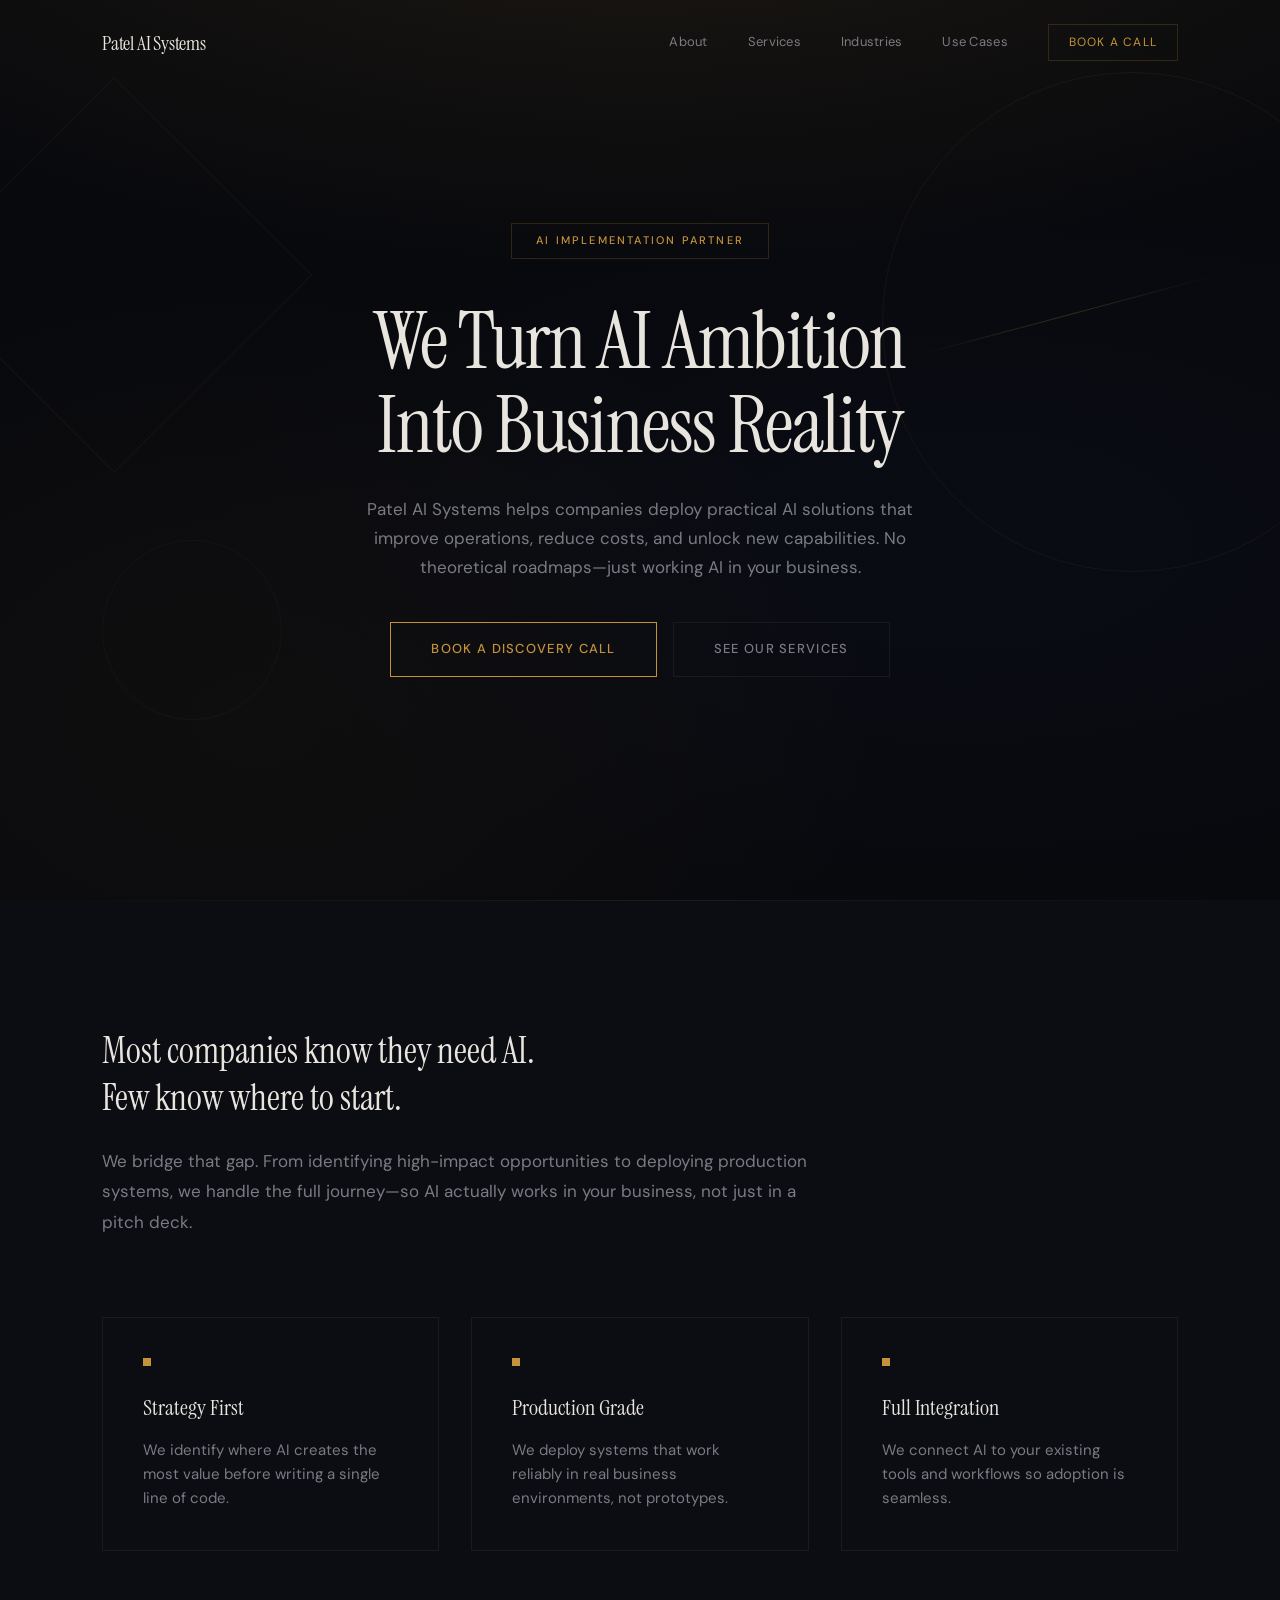
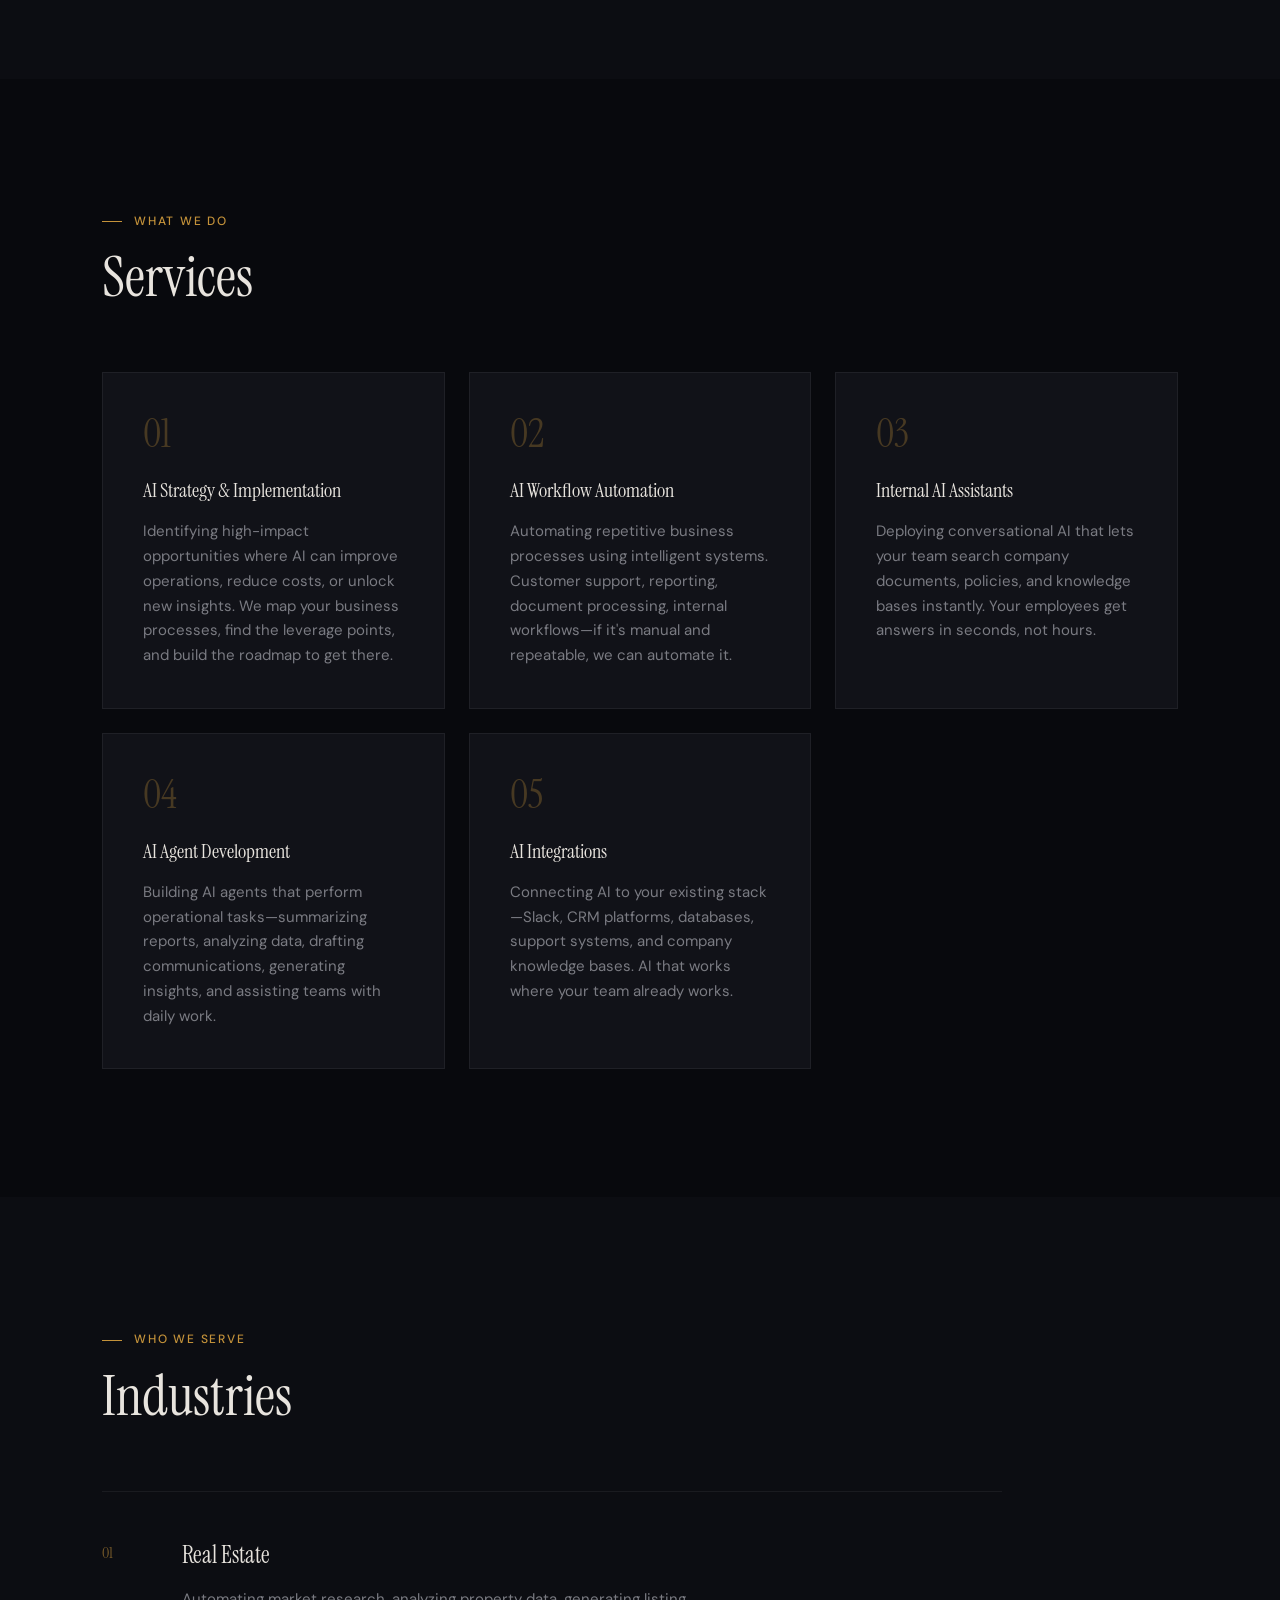
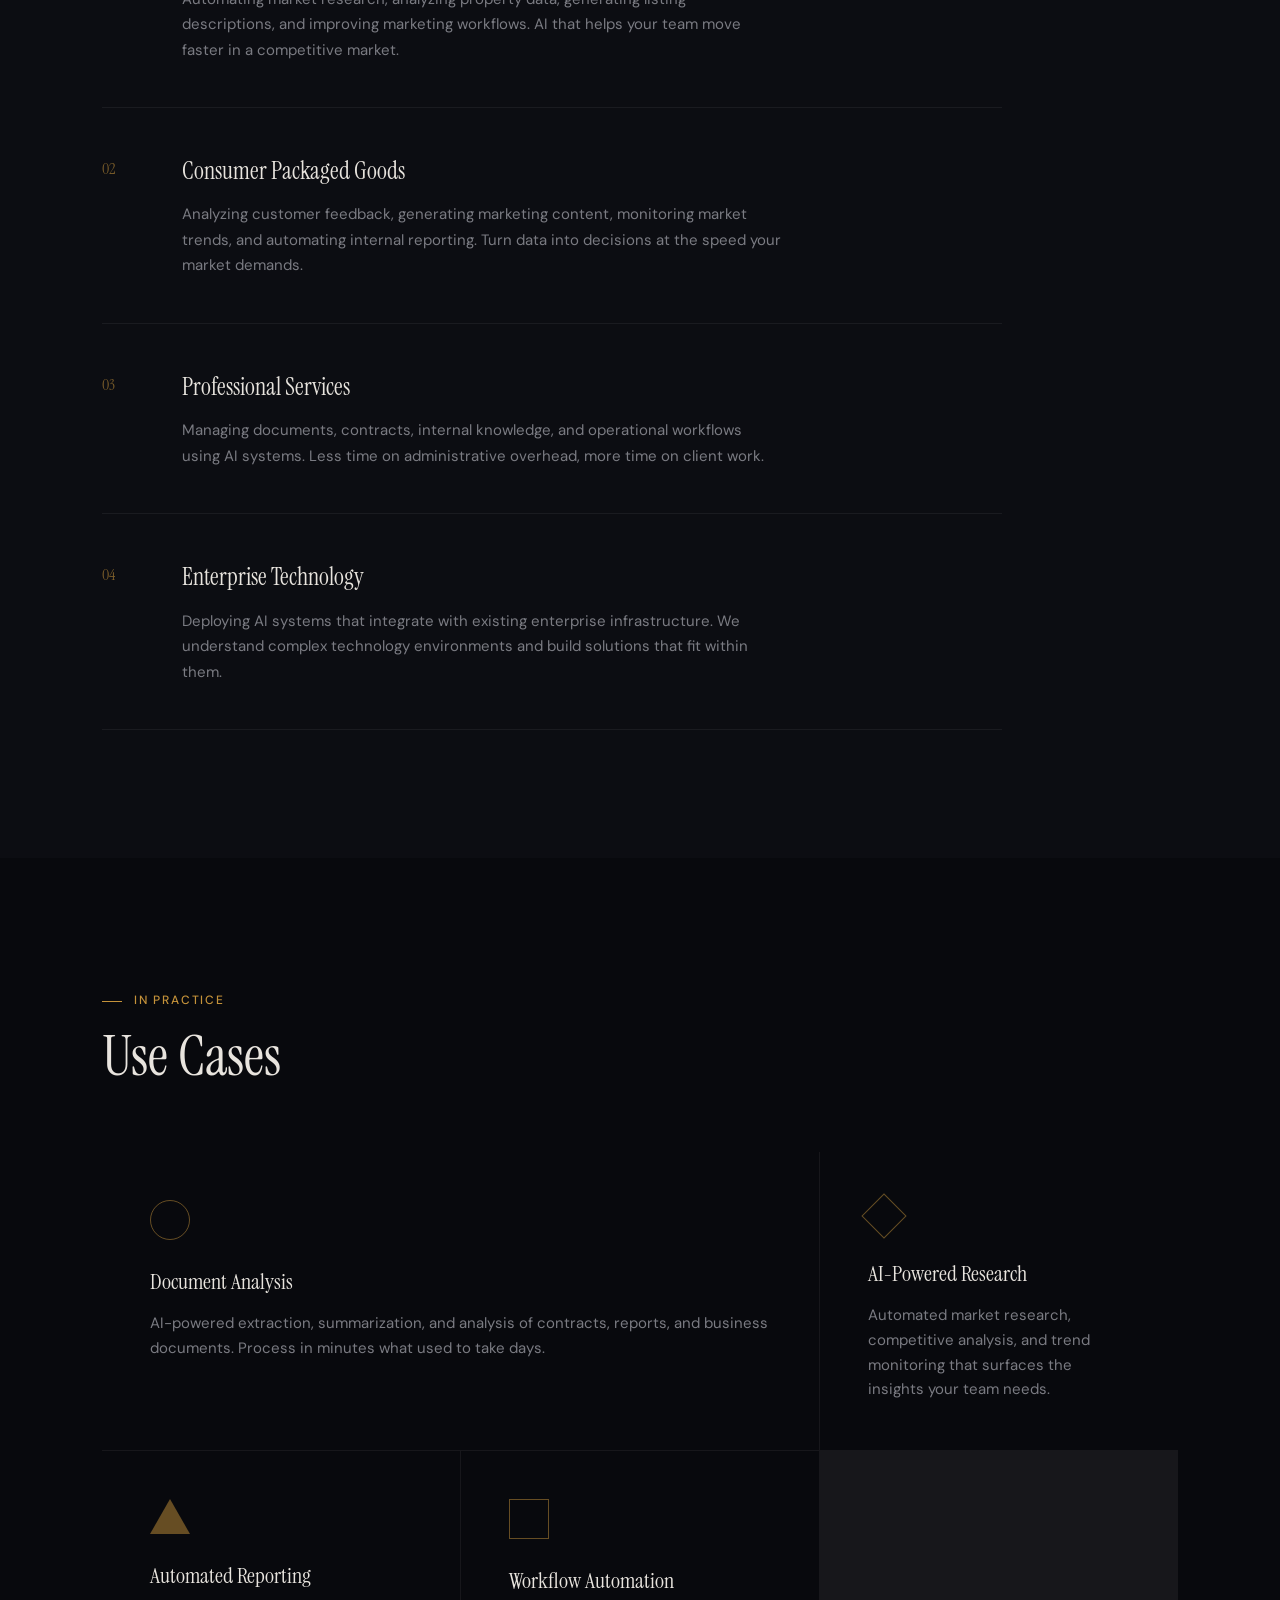
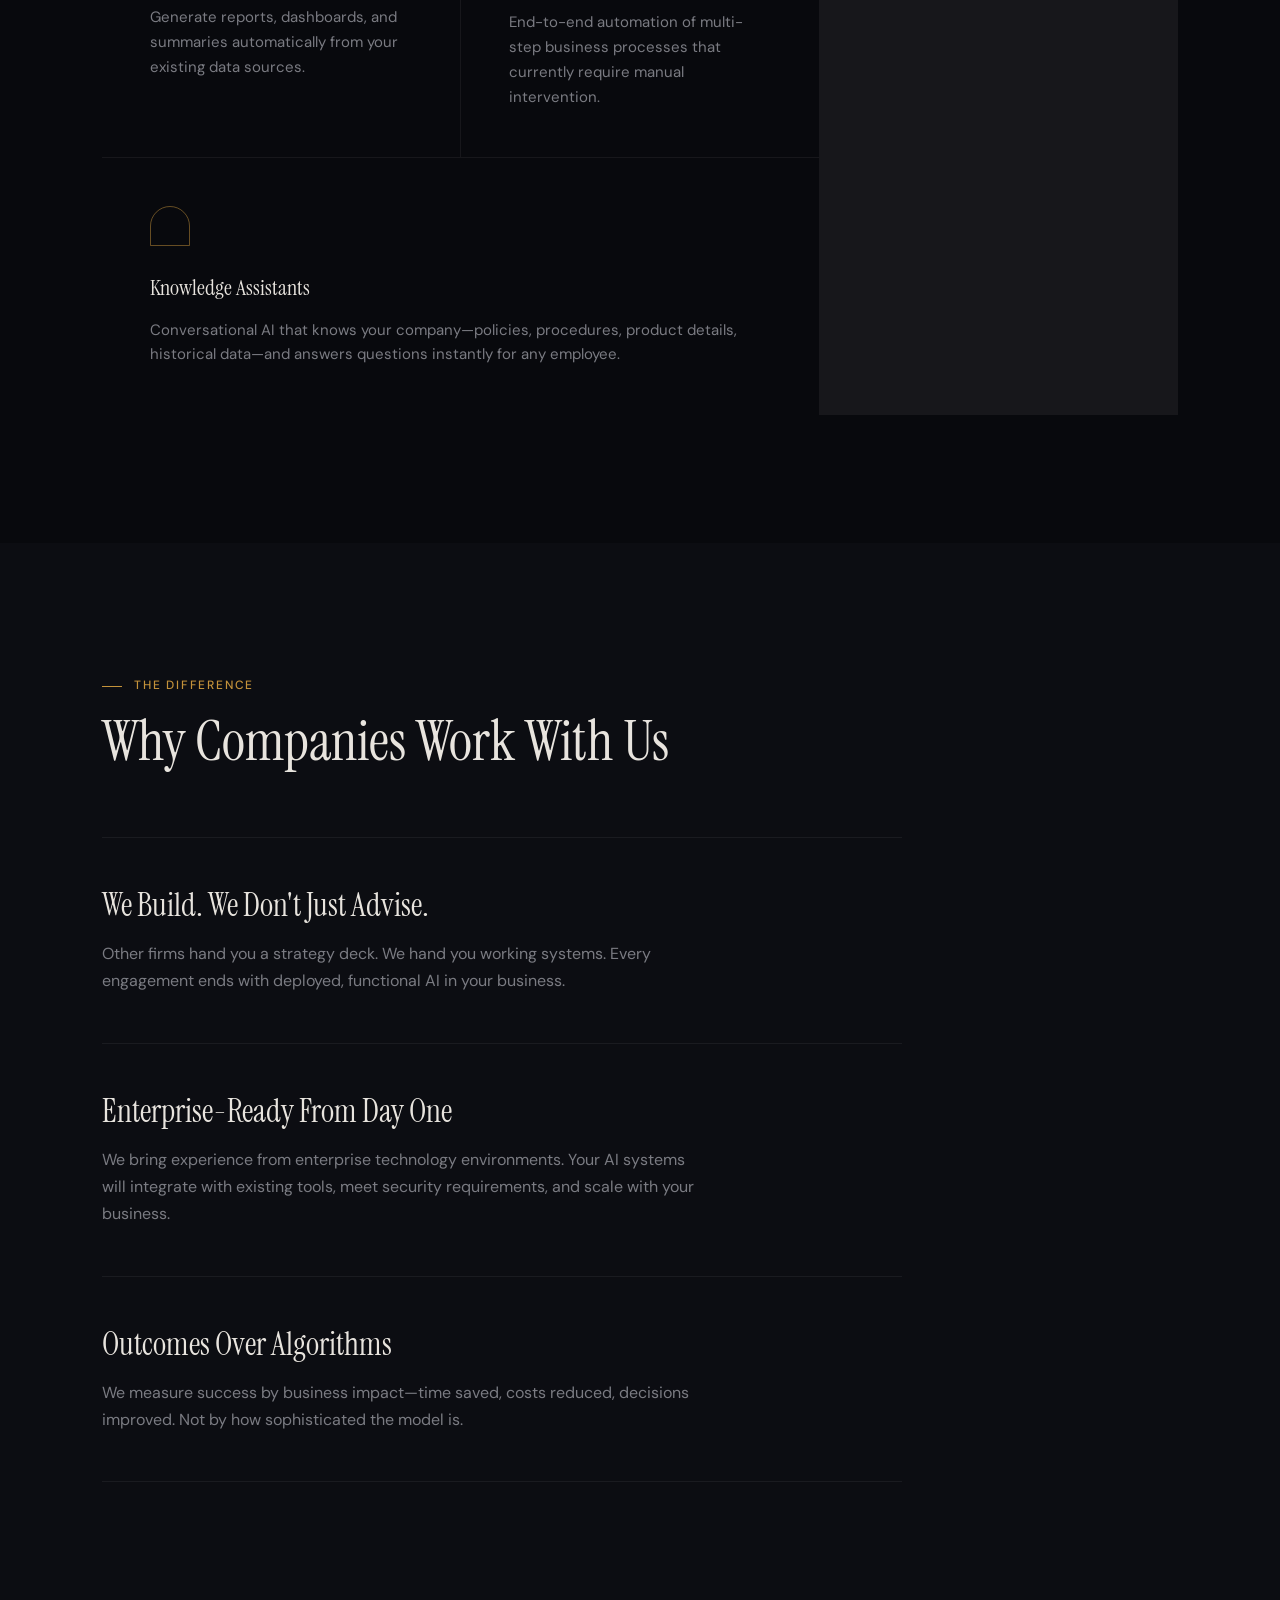
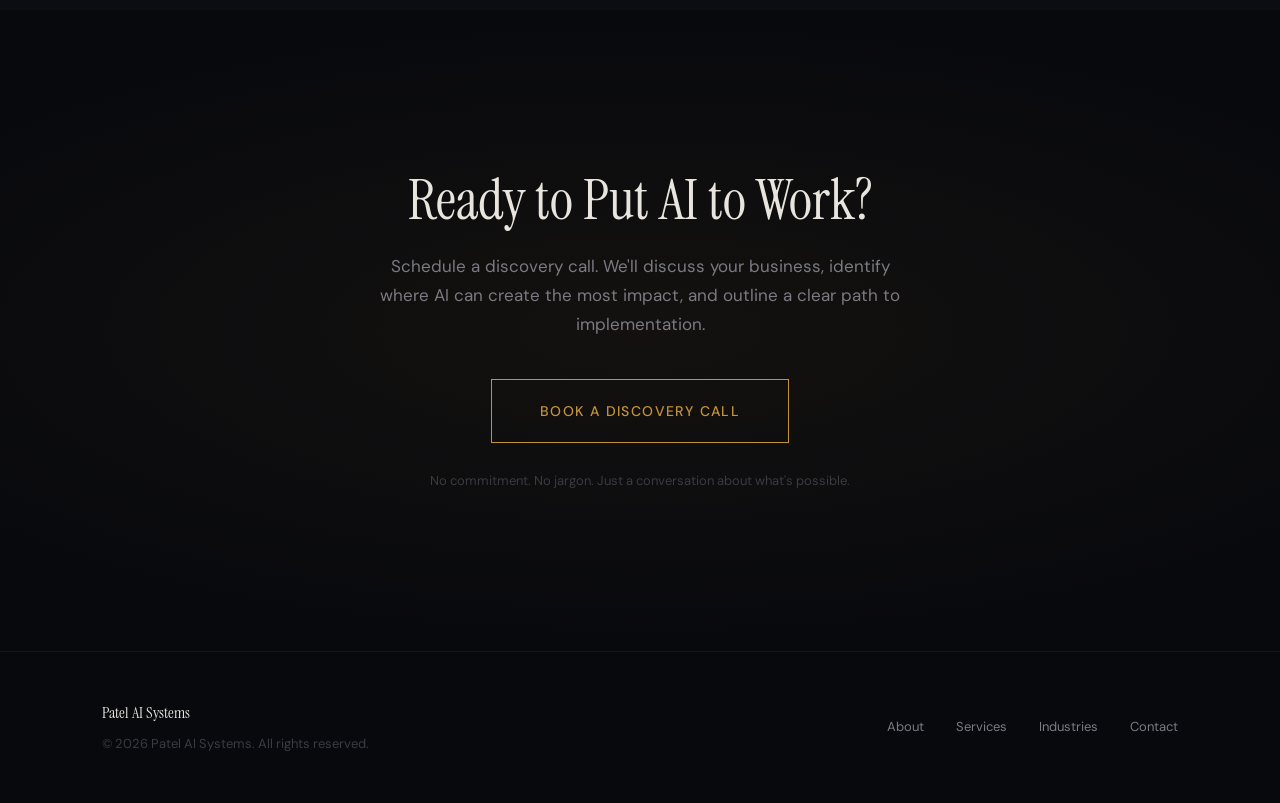
==== index.html @ da89f785 "Initial commit: Patel AI Systems landing page Production-grade AI consulting landing page with Obsid" ====
<!DOCTYPE html>
<html lang="en">
<head>
  <meta charset="UTF-8">
  <meta name="viewport" content="width=device-width, initial-scale=1.0">
  <title>Patel AI Systems — AI Implementation Partner</title>
  <meta name="description" content="Patel AI Systems helps companies deploy practical AI solutions that improve operations, reduce costs, and unlock new capabilities.">
  <link rel="preconnect" href="https://fonts.googleapis.com">
  <link rel="preconnect" href="https://fonts.gstatic.com" crossorigin>
  <link href="https://fonts.googleapis.com/css2?family=Instrument+Serif:ital@0;1&family=DM+Sans:ital,opsz,wght@0,9..40,300;0,9..40,400;0,9..40,500;0,9..40,600;1,9..40,300;1,9..40,400&display=swap" rel="stylesheet">
  <link rel="stylesheet" href="style.css">
</head>
<body>

  <!-- Navigation -->
  <nav class="nav">
    <div class="nav-container">
      <a href="#" class="nav-logo">Patel AI Systems</a>
      <div class="nav-links">
        <a href="#about">About</a>
        <a href="#services">Services</a>
        <a href="#industries">Industries</a>
        <a href="#use-cases">Use Cases</a>
        <a href="#contact" class="nav-cta">Book a Call</a>
      </div>
      <button class="nav-toggle" aria-label="Toggle navigation">
        <span></span>
        <span></span>
      </button>
    </div>
  </nav>

  <!-- Hero -->
  <section class="hero">
    <div class="hero-decorations">
      <div class="hero-deco hero-deco-circle"></div>
      <div class="hero-deco hero-deco-diamond"></div>
      <div class="hero-deco hero-deco-line"></div>
      <div class="hero-deco hero-deco-ring"></div>
    </div>
    <div class="hero-content">
      <span class="hero-badge">AI Implementation Partner</span>
      <h1>We Turn AI Ambition<br>Into Business Reality</h1>
      <p class="hero-sub">Patel AI Systems helps companies deploy practical AI solutions that improve operations, reduce costs, and unlock new capabilities. No theoretical roadmaps&mdash;just working AI in your business.</p>
      <div class="hero-actions">
        <a href="#contact" class="btn btn-primary">Book a Discovery Call</a>
        <a href="#services" class="btn btn-ghost">See Our Services</a>
      </div>
    </div>
  </section>

  <!-- About -->
  <section class="about" id="about">
    <div class="container">
      <div class="about-intro reveal">
        <p class="about-lead">Most companies know they need AI.<br>Few know where to start.</p>
        <p class="about-body">We bridge that gap. From identifying high-impact opportunities to deploying production systems, we handle the full journey&mdash;so AI actually works in your business, not just in a pitch deck.</p>
      </div>
      <div class="about-principles">
        <div class="principle reveal">
          <span class="principle-marker"></span>
          <h3>Strategy First</h3>
          <p>We identify where AI creates the most value before writing a single line of code.</p>
        </div>
        <div class="principle reveal">
          <span class="principle-marker"></span>
          <h3>Production Grade</h3>
          <p>We deploy systems that work reliably in real business environments, not prototypes.</p>
        </div>
        <div class="principle reveal">
          <span class="principle-marker"></span>
          <h3>Full Integration</h3>
          <p>We connect AI to your existing tools and workflows so adoption is seamless.</p>
        </div>
      </div>
    </div>
  </section>

  <!-- Services -->
  <section class="services" id="services">
    <div class="container">
      <div class="section-header reveal">
        <span class="section-label">What We Do</span>
        <h2>Services</h2>
      </div>
      <div class="services-grid">
        <div class="service-card reveal">
          <span class="service-number">01</span>
          <h3>AI Strategy &amp; Implementation</h3>
          <p>Identifying high-impact opportunities where AI can improve operations, reduce costs, or unlock new insights. We map your business processes, find the leverage points, and build the roadmap to get there.</p>
        </div>
        <div class="service-card reveal">
          <span class="service-number">02</span>
          <h3>AI Workflow Automation</h3>
          <p>Automating repetitive business processes using intelligent systems. Customer support, reporting, document processing, internal workflows&mdash;if it's manual and repeatable, we can automate it.</p>
        </div>
        <div class="service-card reveal">
          <span class="service-number">03</span>
          <h3>Internal AI Assistants</h3>
          <p>Deploying conversational AI that lets your team search company documents, policies, and knowledge bases instantly. Your employees get answers in seconds, not hours.</p>
        </div>
        <div class="service-card reveal">
          <span class="service-number">04</span>
          <h3>AI Agent Development</h3>
          <p>Building AI agents that perform operational tasks&mdash;summarizing reports, analyzing data, drafting communications, generating insights, and assisting teams with daily work.</p>
        </div>
        <div class="service-card reveal">
          <span class="service-number">05</span>
          <h3>AI Integrations</h3>
          <p>Connecting AI to your existing stack&mdash;Slack, CRM platforms, databases, support systems, and company knowledge bases. AI that works where your team already works.</p>
        </div>
      </div>
    </div>
  </section>

  <!-- Industries -->
  <section class="industries" id="industries">
    <div class="container">
      <div class="section-header reveal">
        <span class="section-label">Who We Serve</span>
        <h2>Industries</h2>
      </div>
      <div class="industries-list">
        <div class="industry-item reveal">
          <span class="industry-number">01</span>
          <div class="industry-info">
            <h3>Real Estate</h3>
            <p>Automating market research, analyzing property data, generating listing descriptions, and improving marketing workflows. AI that helps your team move faster in a competitive market.</p>
          </div>
        </div>
        <div class="industry-item reveal">
          <span class="industry-number">02</span>
          <div class="industry-info">
            <h3>Consumer Packaged Goods</h3>
            <p>Analyzing customer feedback, generating marketing content, monitoring market trends, and automating internal reporting. Turn data into decisions at the speed your market demands.</p>
          </div>
        </div>
        <div class="industry-item reveal">
          <span class="industry-number">03</span>
          <div class="industry-info">
            <h3>Professional Services</h3>
            <p>Managing documents, contracts, internal knowledge, and operational workflows using AI systems. Less time on administrative overhead, more time on client work.</p>
          </div>
        </div>
        <div class="industry-item reveal">
          <span class="industry-number">04</span>
          <div class="industry-info">
            <h3>Enterprise Technology</h3>
            <p>Deploying AI systems that integrate with existing enterprise infrastructure. We understand complex technology environments and build solutions that fit within them.</p>
          </div>
        </div>
      </div>
    </div>
  </section>

  <!-- Use Cases -->
  <section class="use-cases" id="use-cases">
    <div class="container">
      <div class="section-header reveal">
        <span class="section-label">In Practice</span>
        <h2>Use Cases</h2>
      </div>
      <div class="use-cases-grid">
        <div class="use-case use-case-wide reveal">
          <div class="use-case-shape shape-circle"></div>
          <h3>Document Analysis</h3>
          <p>AI-powered extraction, summarization, and analysis of contracts, reports, and business documents. Process in minutes what used to take days.</p>
        </div>
        <div class="use-case reveal">
          <div class="use-case-shape shape-diamond"></div>
          <h3>AI-Powered Research</h3>
          <p>Automated market research, competitive analysis, and trend monitoring that surfaces the insights your team needs.</p>
        </div>
        <div class="use-case reveal">
          <div class="use-case-shape shape-tri"></div>
          <h3>Automated Reporting</h3>
          <p>Generate reports, dashboards, and summaries automatically from your existing data sources.</p>
        </div>
        <div class="use-case reveal">
          <div class="use-case-shape shape-square"></div>
          <h3>Workflow Automation</h3>
          <p>End-to-end automation of multi-step business processes that currently require manual intervention.</p>
        </div>
        <div class="use-case use-case-wide reveal">
          <div class="use-case-shape shape-arch"></div>
          <h3>Knowledge Assistants</h3>
          <p>Conversational AI that knows your company&mdash;policies, procedures, product details, historical data&mdash;and answers questions instantly for any employee.</p>
        </div>
      </div>
    </div>
  </section>

  <!-- Why Us -->
  <section class="why-us" id="why-us">
    <div class="container">
      <div class="section-header reveal">
        <span class="section-label">The Difference</span>
        <h2>Why Companies Work With Us</h2>
      </div>
      <div class="why-us-items">
        <div class="why-item reveal">
          <h3>We Build. We Don't Just Advise.</h3>
          <p>Other firms hand you a strategy deck. We hand you working systems. Every engagement ends with deployed, functional AI in your business.</p>
        </div>
        <div class="why-item reveal">
          <h3>Enterprise-Ready From Day One</h3>
          <p>We bring experience from enterprise technology environments. Your AI systems will integrate with existing tools, meet security requirements, and scale with your business.</p>
        </div>
        <div class="why-item reveal">
          <h3>Outcomes Over Algorithms</h3>
          <p>We measure success by business impact&mdash;time saved, costs reduced, decisions improved. Not by how sophisticated the model is.</p>
        </div>
      </div>
    </div>
  </section>

  <!-- CTA -->
  <section class="cta-section" id="contact">
    <div class="container">
      <div class="cta-content reveal">
        <h2>Ready to Put AI to Work?</h2>
        <p>Schedule a discovery call. We'll discuss your business, identify where AI can create the most impact, and outline a clear path to implementation.</p>
        <a href="mailto:contact@patelaisystems.com" class="btn btn-primary btn-lg">Book a Discovery Call</a>
        <span class="cta-note">No commitment. No jargon. Just a conversation about what's possible.</span>
      </div>
    </div>
  </section>

  <!-- Footer -->
  <footer class="footer">
    <div class="container footer-inner">
      <div class="footer-brand">
        <span class="footer-logo">Patel AI Systems</span>
        <p>&copy; 2026 Patel AI Systems. All rights reserved.</p>
      </div>
      <div class="footer-links">
        <a href="#about">About</a>
        <a href="#services">Services</a>
        <a href="#industries">Industries</a>
        <a href="#contact">Contact</a>
      </div>
    </div>
  </footer>

  <script src="script.js"></script>
</body>
</html>
---- style.css ----
/* ============================================
   PATEL AI SYSTEMS — Obsidian & Amber
   ============================================ */

/* --- Variables --- */
:root {
  --bg-primary: #08090d;
  --bg-secondary: #0c0d12;
  --bg-card: #111218;
  --accent: #c4923a;
  --accent-hover: #d8a84f;
  --accent-dim: rgba(196, 146, 58, 0.12);
  --text-primary: #e8e4de;
  --text-secondary: #7a7b82;
  --text-dim: #3a3b42;
  --border: rgba(255, 255, 255, 0.06);
  --border-accent: rgba(196, 146, 58, 0.2);
  --font-display: 'Instrument Serif', serif;
  --font-body: 'DM Sans', sans-serif;
  --ease-out: cubic-bezier(0.22, 1, 0.36, 1);
  --container: 1140px;
}

/* --- Reset --- */
*, *::before, *::after {
  margin: 0;
  padding: 0;
  box-sizing: border-box;
}

html {
  scroll-behavior: smooth;
  -webkit-font-smoothing: antialiased;
  -moz-osx-font-smoothing: grayscale;
}

body {
  font-family: var(--font-body);
  font-weight: 400;
  font-size: 1rem;
  line-height: 1.6;
  color: var(--text-primary);
  background: var(--bg-primary);
  overflow-x: hidden;
}

a {
  color: inherit;
  text-decoration: none;
}

img {
  max-width: 100%;
  display: block;
}

/* --- Utility --- */
.container {
  max-width: var(--container);
  margin: 0 auto;
  padding: 0 2rem;
}

/* --- Section Headers --- */
.section-header {
  margin-bottom: 4rem;
}

.section-label {
  display: inline-block;
  font-family: var(--font-body);
  font-size: 0.75rem;
  font-weight: 500;
  letter-spacing: 0.15em;
  text-transform: uppercase;
  color: var(--accent);
  margin-bottom: 1rem;
  position: relative;
  padding-left: 2rem;
}

.section-label::before {
  content: '';
  position: absolute;
  left: 0;
  top: 50%;
  width: 1.25rem;
  height: 1px;
  background: var(--accent);
}

.section-header h2 {
  font-family: var(--font-display);
  font-size: clamp(2.5rem, 5vw, 3.5rem);
  font-weight: 400;
  line-height: 1.1;
  color: var(--text-primary);
}

/* --- Buttons --- */
.btn {
  display: inline-block;
  font-family: var(--font-body);
  font-size: 0.8125rem;
  font-weight: 500;
  letter-spacing: 0.1em;
  text-transform: uppercase;
  padding: 1rem 2.5rem;
  cursor: pointer;
  position: relative;
  overflow: hidden;
  transition: color 0.4s var(--ease-out);
  border: none;
}

.btn-primary {
  border: 1px solid var(--accent);
  color: var(--accent);
  background: transparent;
}

.btn-primary::before {
  content: '';
  position: absolute;
  inset: 0;
  background: var(--accent);
  transform: scaleX(0);
  transform-origin: right;
  transition: transform 0.5s var(--ease-out);
  z-index: -1;
}

.btn-primary:hover::before {
  transform: scaleX(1);
  transform-origin: left;
}

.btn-primary:hover {
  color: var(--bg-primary);
}

.btn-ghost {
  color: var(--text-secondary);
  border: 1px solid var(--border);
  background: transparent;
}

.btn-ghost:hover {
  color: var(--text-primary);
  border-color: rgba(255, 255, 255, 0.15);
}

.btn-lg {
  padding: 1.25rem 3rem;
  font-size: 0.875rem;
}

/* ============================================
   NAVIGATION
   ============================================ */
.nav {
  position: fixed;
  top: 0;
  left: 0;
  width: 100%;
  z-index: 1000;
  padding: 1.5rem 0;
  transition: background 0.4s, padding 0.4s, backdrop-filter 0.4s;
}

.nav-scrolled {
  background: rgba(8, 9, 13, 0.85);
  backdrop-filter: blur(20px);
  -webkit-backdrop-filter: blur(20px);
  padding: 1rem 0;
  border-bottom: 1px solid var(--border);
}

.nav-container {
  max-width: var(--container);
  margin: 0 auto;
  padding: 0 2rem;
  display: flex;
  align-items: center;
  justify-content: space-between;
}

.nav-logo {
  font-family: var(--font-display);
  font-size: 1.25rem;
  color: var(--text-primary);
  letter-spacing: -0.01em;
}

.nav-links {
  display: flex;
  align-items: center;
  gap: 2.5rem;
}

.nav-links a {
  font-size: 0.8125rem;
  font-weight: 400;
  color: var(--text-secondary);
  letter-spacing: 0.02em;
  transition: color 0.3s;
}

.nav-links a:hover {
  color: var(--text-primary);
}

.nav-cta {
  color: var(--accent) !important;
  border: 1px solid var(--border-accent);
  padding: 0.5rem 1.25rem;
  font-size: 0.75rem !important;
  letter-spacing: 0.1em !important;
  text-transform: uppercase;
  transition: background 0.3s, color 0.3s !important;
}

.nav-cta:hover {
  background: var(--accent);
  color: var(--bg-primary) !important;
}

.nav-toggle {
  display: none;
  background: none;
  border: none;
  cursor: pointer;
  width: 28px;
  height: 20px;
  position: relative;
  z-index: 1001;
}

.nav-toggle span {
  display: block;
  width: 100%;
  height: 1px;
  background: var(--text-primary);
  position: absolute;
  left: 0;
  transition: transform 0.3s, top 0.3s;
}

.nav-toggle span:first-child { top: 4px; }
.nav-toggle span:last-child { top: 14px; }

.nav-toggle.active span:first-child {
  top: 9px;
  transform: rotate(45deg);
}

.nav-toggle.active span:last-child {
  top: 9px;
  transform: rotate(-45deg);
}

/* ============================================
   HERO
   ============================================ */
.hero {
  min-height: 100vh;
  display: flex;
  align-items: center;
  justify-content: center;
  text-align: center;
  position: relative;
  overflow: hidden;
  background:
    radial-gradient(ellipse 80% 50% at 50% -20%, rgba(196, 146, 58, 0.12) 0%, transparent 100%),
    radial-gradient(ellipse 60% 40% at 75% 60%, rgba(40, 60, 140, 0.06) 0%, transparent 100%),
    radial-gradient(ellipse 50% 50% at 20% 80%, rgba(196, 146, 58, 0.04) 0%, transparent 100%),
    var(--bg-primary);
}

.hero-decorations {
  position: absolute;
  inset: 0;
  pointer-events: none;
}

.hero-deco-circle {
  position: absolute;
  width: 500px;
  height: 500px;
  border: 1px solid rgba(196, 146, 58, 0.07);
  border-radius: 50%;
  top: 8%;
  right: -8%;
  animation: spin-slow 80s linear infinite;
}

.hero-deco-diamond {
  position: absolute;
  width: 280px;
  height: 280px;
  border: 1px solid rgba(196, 146, 58, 0.06);
  top: 15%;
  left: -2%;
  transform: rotate(45deg);
  animation: spin-slow 60s linear infinite reverse;
}

.hero-deco-line {
  position: absolute;
  width: 300px;
  height: 1px;
  background: linear-gradient(90deg, transparent, rgba(196, 146, 58, 0.25), transparent);
  top: 35%;
  right: 5%;
  transform: rotate(-15deg);
}

.hero-deco-ring {
  position: absolute;
  width: 180px;
  height: 180px;
  border: 1px solid rgba(196, 146, 58, 0.05);
  border-radius: 50%;
  bottom: 20%;
  left: 8%;
  animation: spin-slow 50s linear infinite;
}

@keyframes spin-slow {
  to { transform: rotate(360deg); }
}

.hero-content {
  position: relative;
  z-index: 2;
  max-width: 800px;
  padding: 0 2rem;
}

.hero-badge {
  display: inline-block;
  font-size: 0.6875rem;
  font-weight: 500;
  letter-spacing: 0.2em;
  text-transform: uppercase;
  color: var(--accent);
  border: 1px solid var(--border-accent);
  padding: 0.5rem 1.5rem;
  margin-bottom: 2.5rem;
  animation: fadeInUp 0.6s var(--ease-out) 0.2s both;
}

.hero h1 {
  font-family: var(--font-display);
  font-size: clamp(2.75rem, 6.5vw, 5rem);
  font-weight: 400;
  line-height: 1.05;
  letter-spacing: -0.02em;
  margin-bottom: 1.75rem;
  animation: fadeInUp 0.7s var(--ease-out) 0.4s both;
}

.hero-sub {
  font-size: 1.0625rem;
  line-height: 1.7;
  color: var(--text-secondary);
  max-width: 580px;
  margin: 0 auto 2.5rem;
  animation: fadeInUp 0.7s var(--ease-out) 0.6s both;
}

.hero-actions {
  display: flex;
  gap: 1rem;
  justify-content: center;
  flex-wrap: wrap;
  animation: fadeInUp 0.7s var(--ease-out) 0.8s both;
}

@keyframes fadeInUp {
  from {
    opacity: 0;
    transform: translateY(25px);
  }
  to {
    opacity: 1;
    transform: translateY(0);
  }
}

/* ============================================
   ABOUT
   ============================================ */
.about {
  padding: 8rem 0;
  background: var(--bg-secondary);
  position: relative;
}

.about::before {
  content: '';
  position: absolute;
  top: 0;
  left: 0;
  right: 0;
  height: 1px;
  background: linear-gradient(90deg, transparent, var(--border), transparent);
}

.about-intro {
  max-width: 720px;
  margin-bottom: 5rem;
}

.about-lead {
  font-family: var(--font-display);
  font-size: clamp(1.75rem, 3.5vw, 2.25rem);
  line-height: 1.3;
  margin-bottom: 1.5rem;
  color: var(--text-primary);
}

.about-body {
  font-size: 1.0625rem;
  line-height: 1.8;
  color: var(--text-secondary);
}

.about-principles {
  display: grid;
  grid-template-columns: repeat(3, 1fr);
  gap: 2rem;
}

.principle {
  padding: 2.5rem;
  border: 1px solid var(--border);
  position: relative;
  transition: border-color 0.4s;
}

.principle:hover {
  border-color: var(--border-accent);
}

.principle-marker {
  display: block;
  width: 8px;
  height: 8px;
  background: var(--accent);
  margin-bottom: 1.5rem;
}

.principle h3 {
  font-family: var(--font-display);
  font-size: 1.375rem;
  font-weight: 400;
  margin-bottom: 0.75rem;
}

.principle p {
  font-size: 0.9375rem;
  color: var(--text-secondary);
  line-height: 1.6;
}

/* ============================================
   SERVICES
   ============================================ */
.services {
  padding: 8rem 0;
  background: var(--bg-primary);
}

.services-grid {
  display: grid;
  grid-template-columns: repeat(3, 1fr);
  gap: 1.5rem;
}

.service-card {
  background: var(--bg-card);
  border: 1px solid var(--border);
  padding: 2.5rem;
  position: relative;
  overflow: hidden;
  transition: border-color 0.4s;
}

.service-card::before {
  content: '';
  position: absolute;
  top: 0;
  left: 0;
  width: 0;
  height: 2px;
  background: var(--accent);
  transition: width 0.6s var(--ease-out);
}

.service-card:hover::before {
  width: 100%;
}

.service-card:hover {
  border-color: rgba(255, 255, 255, 0.08);
}

.service-number {
  font-family: var(--font-display);
  font-size: 2.5rem;
  color: var(--accent);
  opacity: 0.3;
  line-height: 1;
  display: block;
  margin-bottom: 1.5rem;
}

.service-card h3 {
  font-family: var(--font-display);
  font-size: 1.25rem;
  font-weight: 400;
  margin-bottom: 1rem;
  line-height: 1.3;
}

.service-card p {
  font-size: 0.9375rem;
  color: var(--text-secondary);
  line-height: 1.65;
}

/* Last two cards: 2-column centered */
.services-grid .service-card:nth-child(4) {
  grid-column: 1 / 2;
}

.services-grid .service-card:nth-child(5) {
  grid-column: 2 / 3;
}

/* Stagger reveal */
.services-grid .service-card:nth-child(2) { transition-delay: 0.08s; }
.services-grid .service-card:nth-child(3) { transition-delay: 0.16s; }
.services-grid .service-card:nth-child(4) { transition-delay: 0.06s; }
.services-grid .service-card:nth-child(5) { transition-delay: 0.14s; }

/* ============================================
   INDUSTRIES
   ============================================ */
.industries {
  padding: 8rem 0;
  background: var(--bg-secondary);
}

.industries-list {
  max-width: 900px;
}

.industry-item {
  display: flex;
  align-items: flex-start;
  gap: 3rem;
  padding: 2.75rem 0;
  border-top: 1px solid var(--border);
  transition: border-color 0.4s;
}

.industry-item:last-child {
  border-bottom: 1px solid var(--border);
}

.industry-item:hover {
  border-top-color: var(--border-accent);
}

.industry-number {
  font-family: var(--font-display);
  font-size: 1rem;
  color: var(--accent);
  opacity: 0.6;
  flex-shrink: 0;
  min-width: 2rem;
  padding-top: 0.25rem;
}

.industry-info h3 {
  font-family: var(--font-display);
  font-size: 1.5rem;
  font-weight: 400;
  margin-bottom: 0.75rem;
}

.industry-info p {
  font-size: 0.9375rem;
  color: var(--text-secondary);
  line-height: 1.7;
  max-width: 600px;
}

/* Stagger */
.industries-list .industry-item:nth-child(2) { transition-delay: 0.08s; }
.industries-list .industry-item:nth-child(3) { transition-delay: 0.16s; }
.industries-list .industry-item:nth-child(4) { transition-delay: 0.24s; }

/* ============================================
   USE CASES
   ============================================ */
.use-cases {
  padding: 8rem 0;
  background: var(--bg-primary);
}

.use-cases-grid {
  display: grid;
  grid-template-columns: repeat(3, 1fr);
  gap: 1px;
  background: var(--border);
}

.use-case {
  background: var(--bg-primary);
  padding: 3rem;
  position: relative;
  transition: background 0.4s;
}

.use-case:hover {
  background: var(--bg-card);
}

.use-case-wide {
  grid-column: span 2;
}

.use-case-shape {
  width: 40px;
  height: 40px;
  border: 1.5px solid var(--accent);
  margin-bottom: 1.5rem;
  opacity: 0.5;
  transition: opacity 0.4s;
}

.use-case:hover .use-case-shape {
  opacity: 1;
}

.shape-circle { border-radius: 50%; }
.shape-diamond { transform: rotate(45deg); width: 32px; height: 32px; }
.shape-tri {
  width: 0;
  height: 0;
  border: none;
  border-left: 20px solid transparent;
  border-right: 20px solid transparent;
  border-bottom: 35px solid transparent;
  border-bottom-color: var(--accent);
  opacity: 0.5;
}
.shape-square { border-radius: 0; }
.shape-arch { border-radius: 50% 50% 0 0; }

.use-case h3 {
  font-family: var(--font-display);
  font-size: 1.375rem;
  font-weight: 400;
  margin-bottom: 0.75rem;
}

.use-case p {
  font-size: 0.9375rem;
  color: var(--text-secondary);
  line-height: 1.65;
}

/* Stagger */
.use-cases-grid .use-case:nth-child(2) { transition-delay: 0.08s; }
.use-cases-grid .use-case:nth-child(3) { transition-delay: 0.16s; }
.use-cases-grid .use-case:nth-child(4) { transition-delay: 0.08s; }
.use-cases-grid .use-case:nth-child(5) { transition-delay: 0.16s; }

/* ============================================
   WHY US
   ============================================ */
.why-us {
  padding: 8rem 0;
  background: var(--bg-secondary);
}

.why-us-items {
  max-width: 800px;
}

.why-item {
  padding: 3rem 0;
  border-bottom: 1px solid var(--border);
}

.why-item:first-child {
  border-top: 1px solid var(--border);
}

.why-item h3 {
  font-family: var(--font-display);
  font-size: clamp(1.5rem, 3vw, 2rem);
  font-weight: 400;
  margin-bottom: 1rem;
  line-height: 1.2;
}

.why-item p {
  font-size: 1rem;
  color: var(--text-secondary);
  line-height: 1.7;
  max-width: 600px;
}

/* Stagger */
.why-us-items .why-item:nth-child(2) { transition-delay: 0.08s; }
.why-us-items .why-item:nth-child(3) { transition-delay: 0.16s; }

/* ============================================
   CTA
   ============================================ */
.cta-section {
  padding: 10rem 0;
  text-align: center;
  position: relative;
  background:
    radial-gradient(ellipse 70% 50% at 50% 50%, rgba(196, 146, 58, 0.06) 0%, transparent 100%),
    var(--bg-primary);
}

.cta-content h2 {
  font-family: var(--font-display);
  font-size: clamp(2.5rem, 5vw, 3.5rem);
  font-weight: 400;
  margin-bottom: 1.25rem;
  line-height: 1.1;
}

.cta-content p {
  font-size: 1.0625rem;
  color: var(--text-secondary);
  max-width: 520px;
  margin: 0 auto 2.5rem;
  line-height: 1.7;
}

.cta-note {
  display: block;
  margin-top: 1.25rem;
  font-size: 0.8125rem;
  color: var(--text-dim);
}

/* ============================================
   FOOTER
   ============================================ */
.footer {
  padding: 3rem 0;
  border-top: 1px solid var(--border);
  background: var(--bg-primary);
}

.footer-inner {
  display: flex;
  justify-content: space-between;
  align-items: center;
}

.footer-logo {
  font-family: var(--font-display);
  font-size: 1rem;
  display: block;
  margin-bottom: 0.5rem;
}

.footer-brand p {
  font-size: 0.8125rem;
  color: var(--text-dim);
}

.footer-links {
  display: flex;
  gap: 2rem;
}

.footer-links a {
  font-size: 0.8125rem;
  color: var(--text-secondary);
  transition: color 0.3s;
}

.footer-links a:hover {
  color: var(--text-primary);
}

/* ============================================
   SCROLL REVEAL
   ============================================ */
.reveal {
  opacity: 0;
  transform: translateY(28px);
  transition:
    opacity 0.7s var(--ease-out),
    transform 0.7s var(--ease-out);
}

.reveal.revealed {
  opacity: 1;
  transform: translateY(0);
}

/* ============================================
   RESPONSIVE
   ============================================ */
@media (max-width: 1024px) {
  .services-grid {
    grid-template-columns: repeat(2, 1fr);
  }

  .services-grid .service-card:nth-child(4),
  .services-grid .service-card:nth-child(5) {
    grid-column: auto;
  }

  .use-cases-grid {
    grid-template-columns: repeat(2, 1fr);
  }

  .use-case-wide {
    grid-column: span 1;
  }
}

@media (max-width: 768px) {
  .nav-links {
    position: fixed;
    top: 0;
    right: 0;
    width: 280px;
    height: 100vh;
    background: rgba(12, 13, 18, 0.98);
    backdrop-filter: blur(20px);
    flex-direction: column;
    justify-content: center;
    gap: 2rem;
    transform: translateX(100%);
    transition: transform 0.4s var(--ease-out);
    border-left: 1px solid var(--border);
  }

  .nav-links.active {
    transform: translateX(0);
  }

  .nav-toggle {
    display: block;
  }

  .hero h1 {
    font-size: clamp(2.25rem, 8vw, 3.25rem);
  }

  .hero-sub {
    font-size: 1rem;
  }

  .about-principles {
    grid-template-columns: 1fr;
    gap: 1.5rem;
  }

  .services-grid {
    grid-template-columns: 1fr;
  }

  .industry-item {
    flex-direction: column;
    gap: 1rem;
  }

  .use-cases-grid {
    grid-template-columns: 1fr;
  }

  .use-case-wide {
    grid-column: span 1;
  }

  .footer-inner {
    flex-direction: column;
    gap: 2rem;
    text-align: center;
  }

  .hero-deco-circle,
  .hero-deco-diamond {
    opacity: 0.5;
    transform: scale(0.6);
  }
}

@media (max-width: 480px) {
  .container {
    padding: 0 1.25rem;
  }

  .hero-actions {
    flex-direction: column;
    align-items: center;
  }

  .btn {
    width: 100%;
    text-align: center;
  }

  .section-header {
    margin-bottom: 3rem;
  }

  .about,
  .services,
  .industries,
  .use-cases,
  .why-us {
    padding: 5rem 0;
  }

  .cta-section {
    padding: 6rem 0;
  }
}
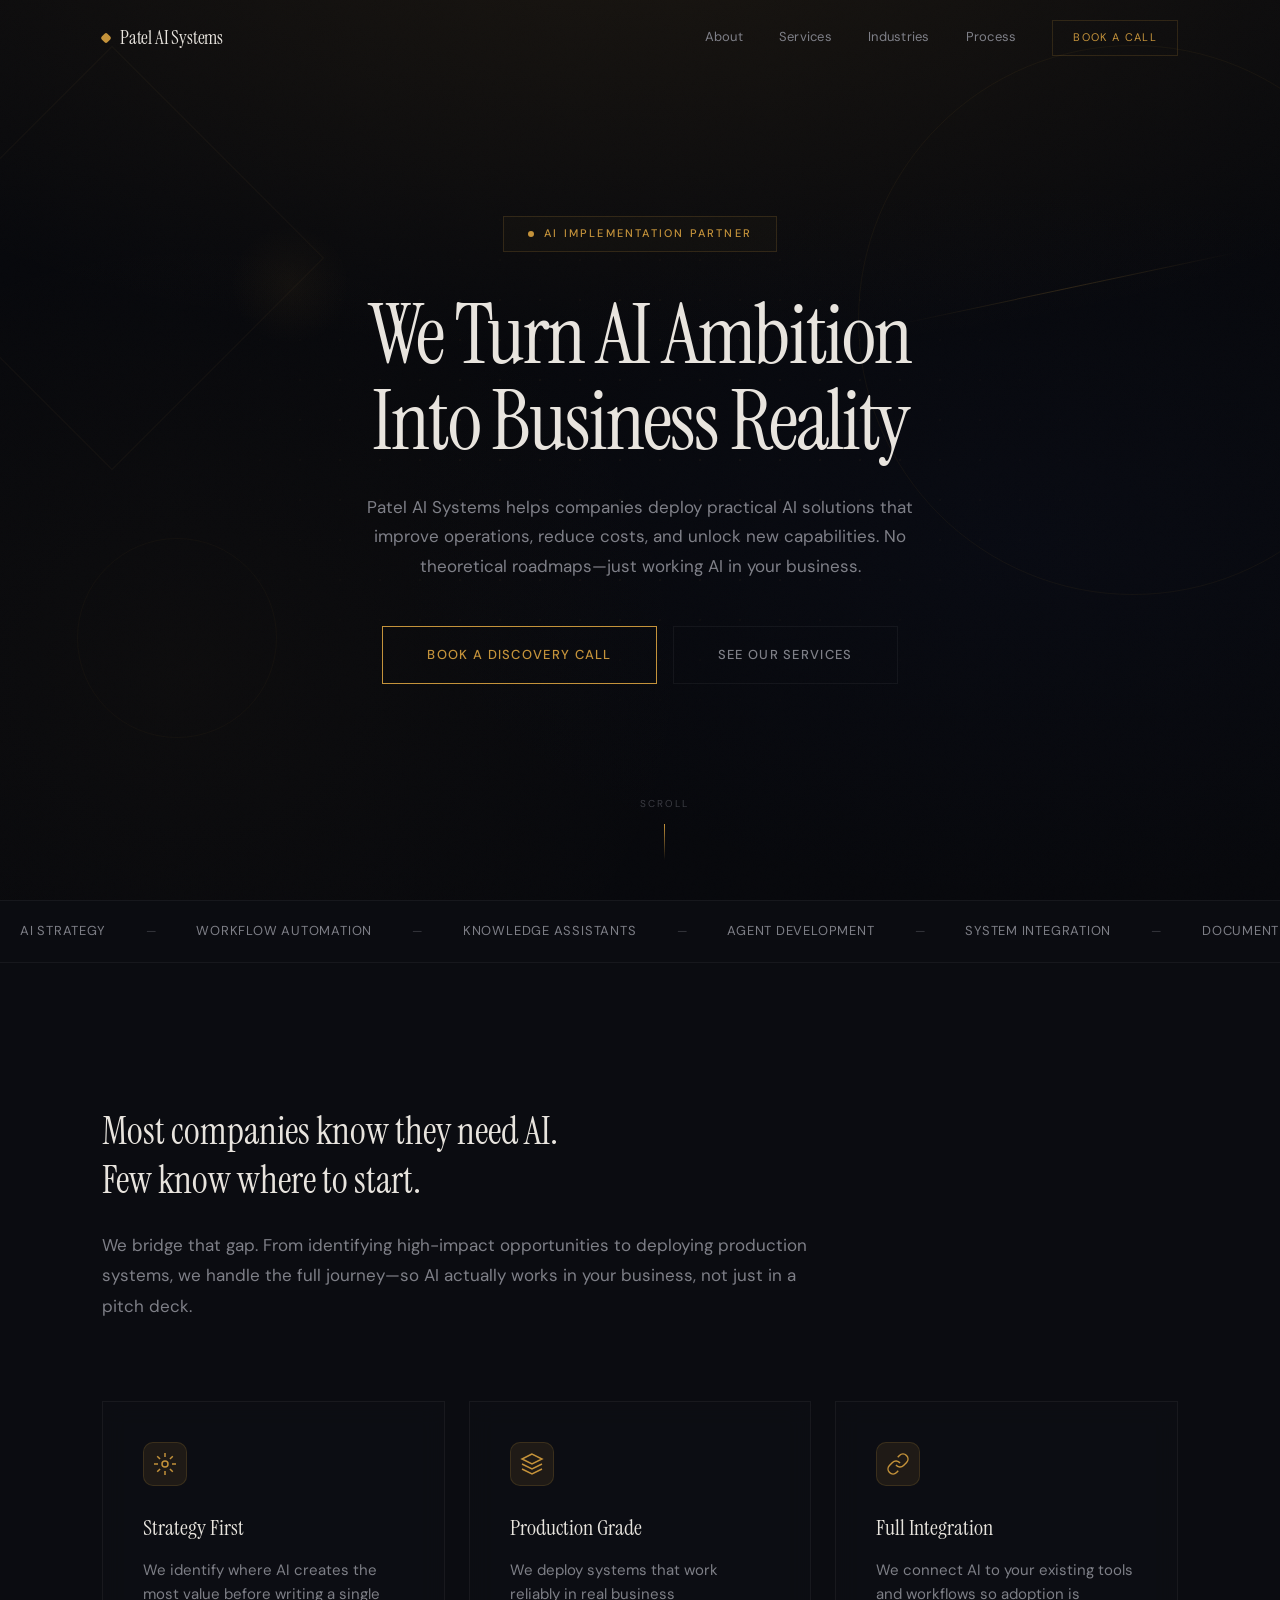
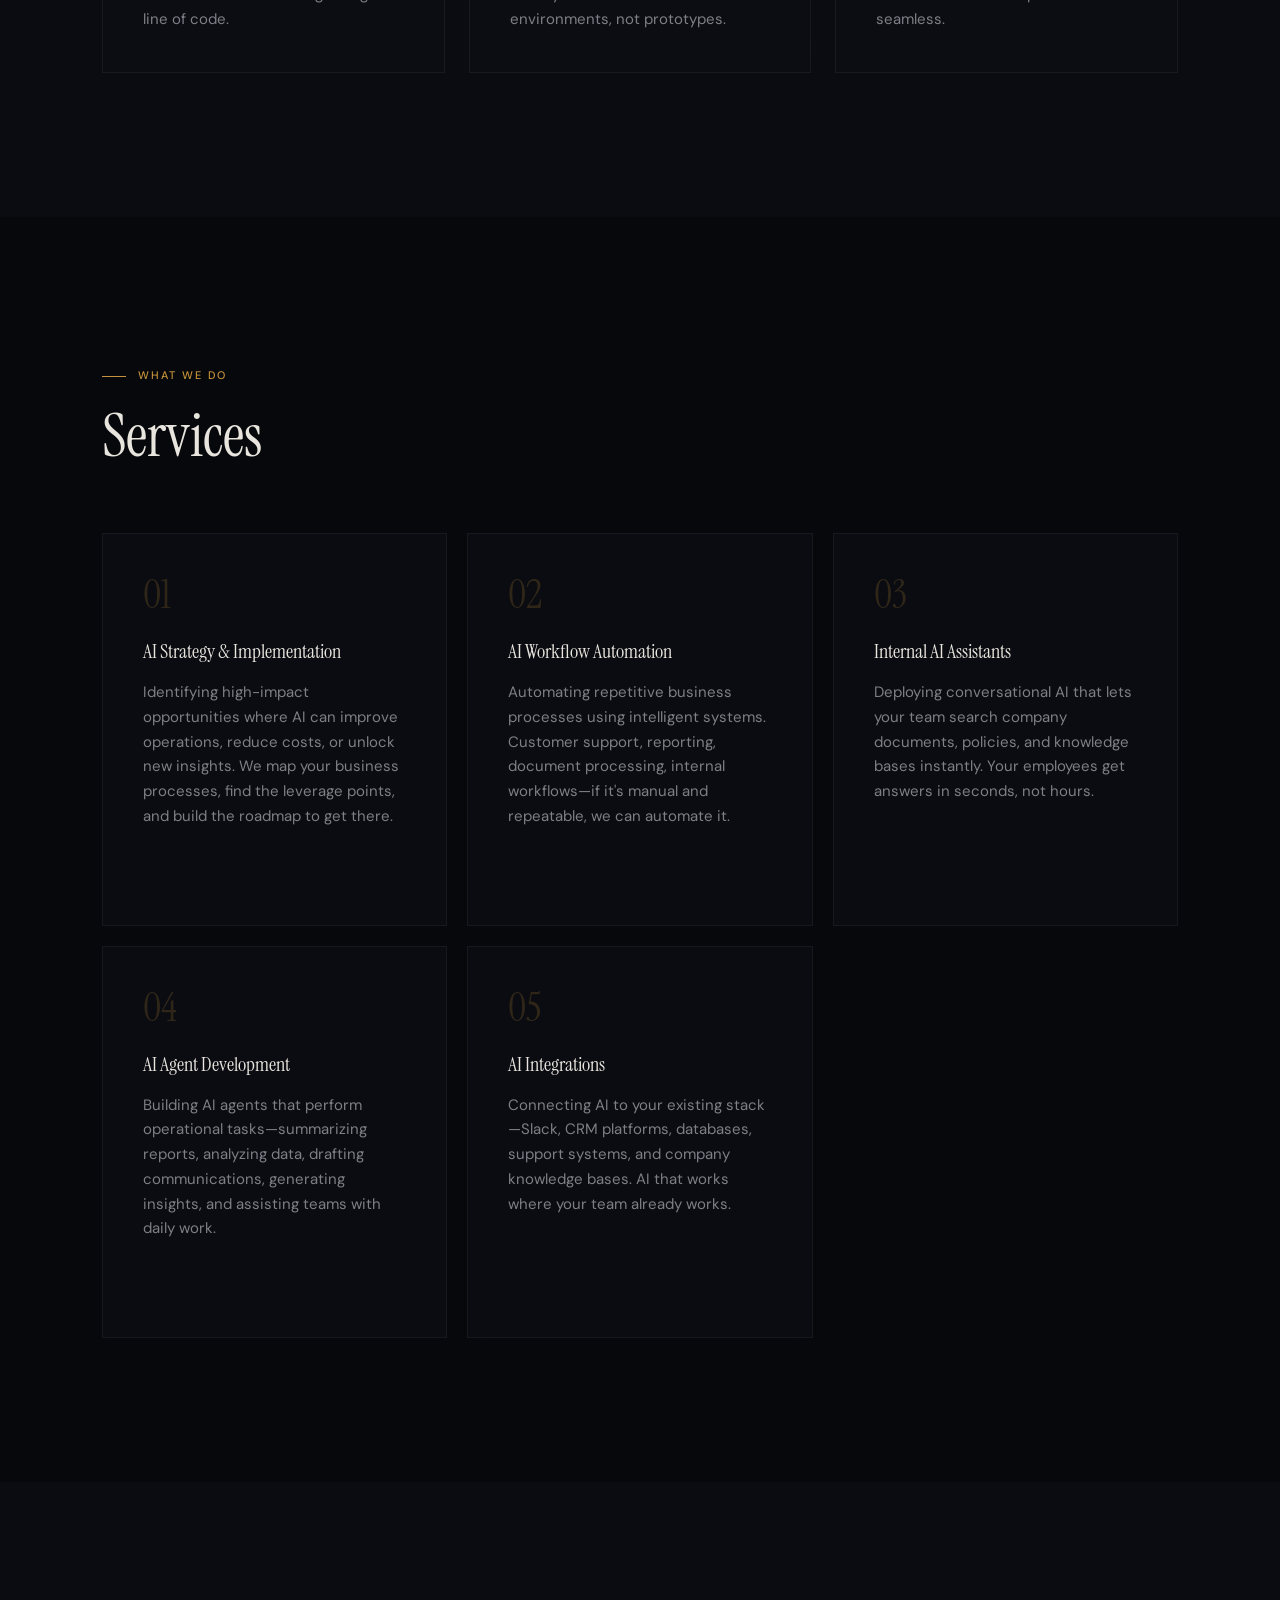
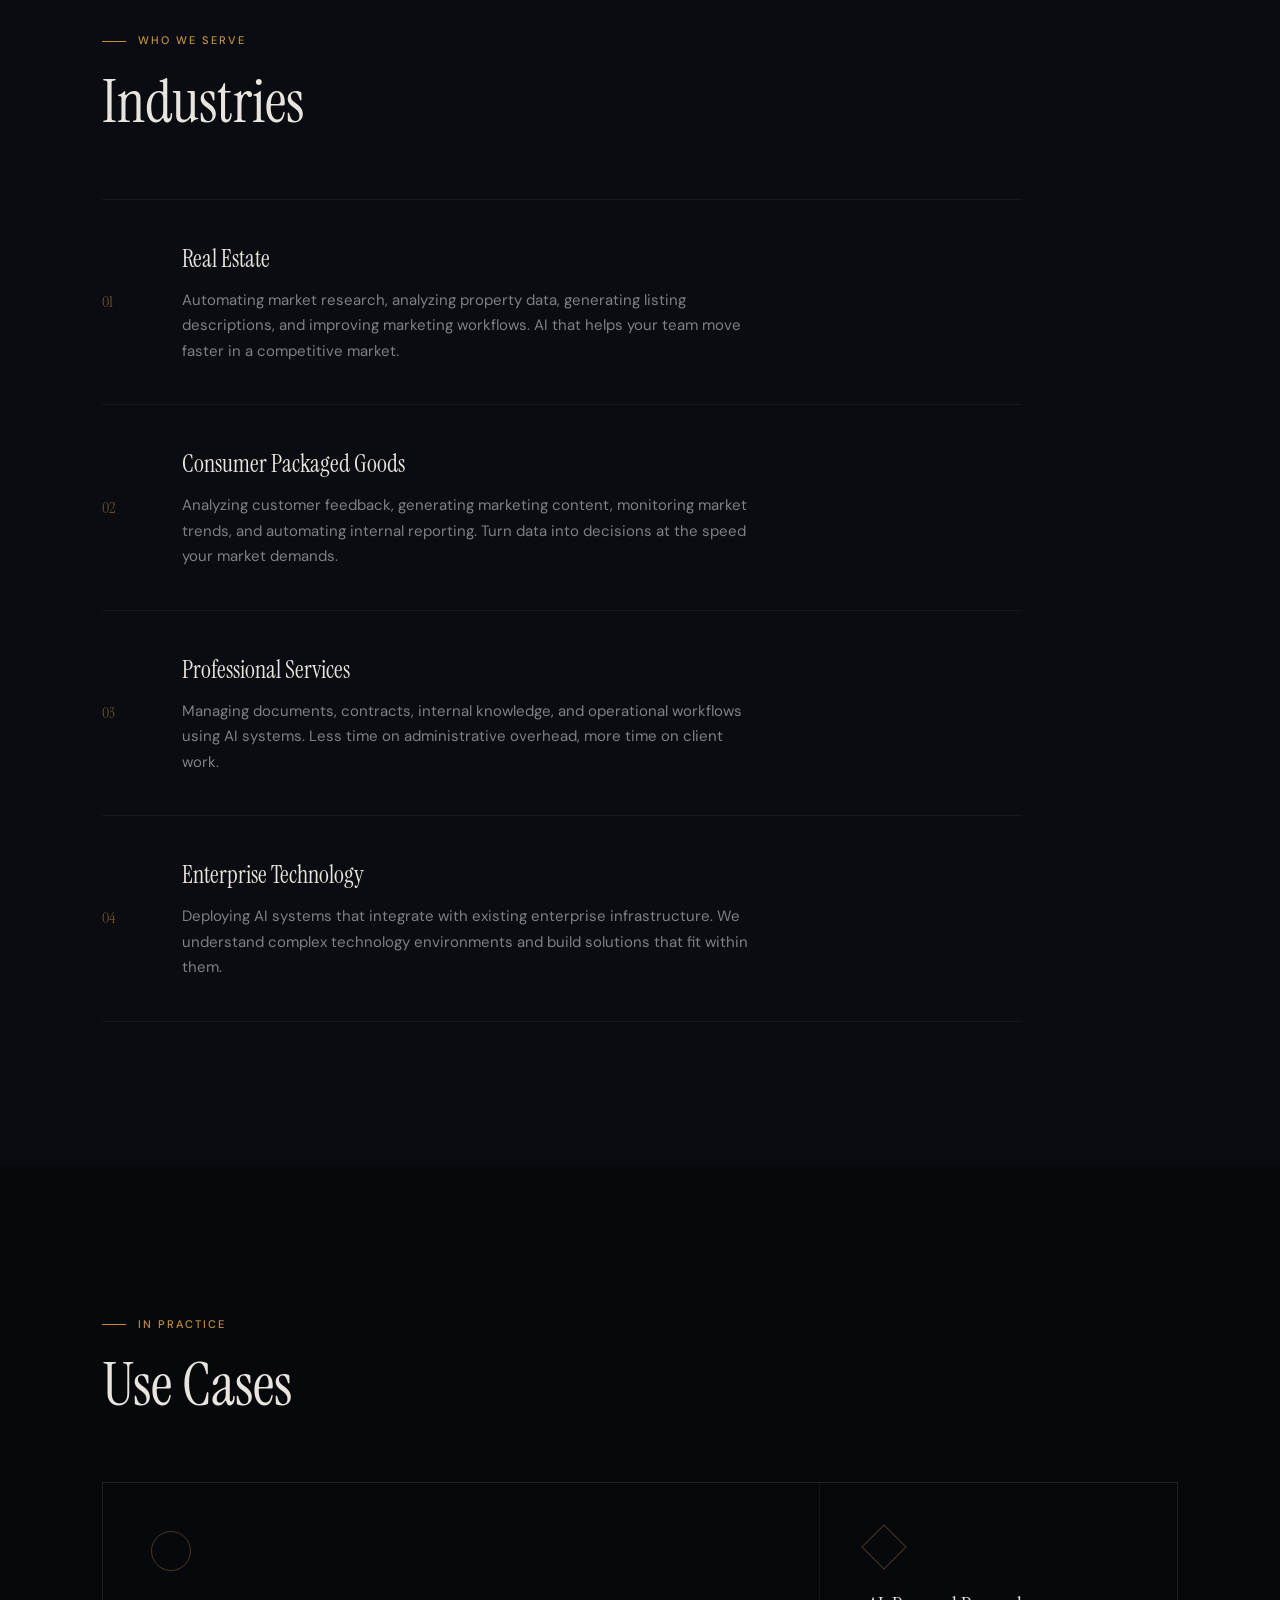
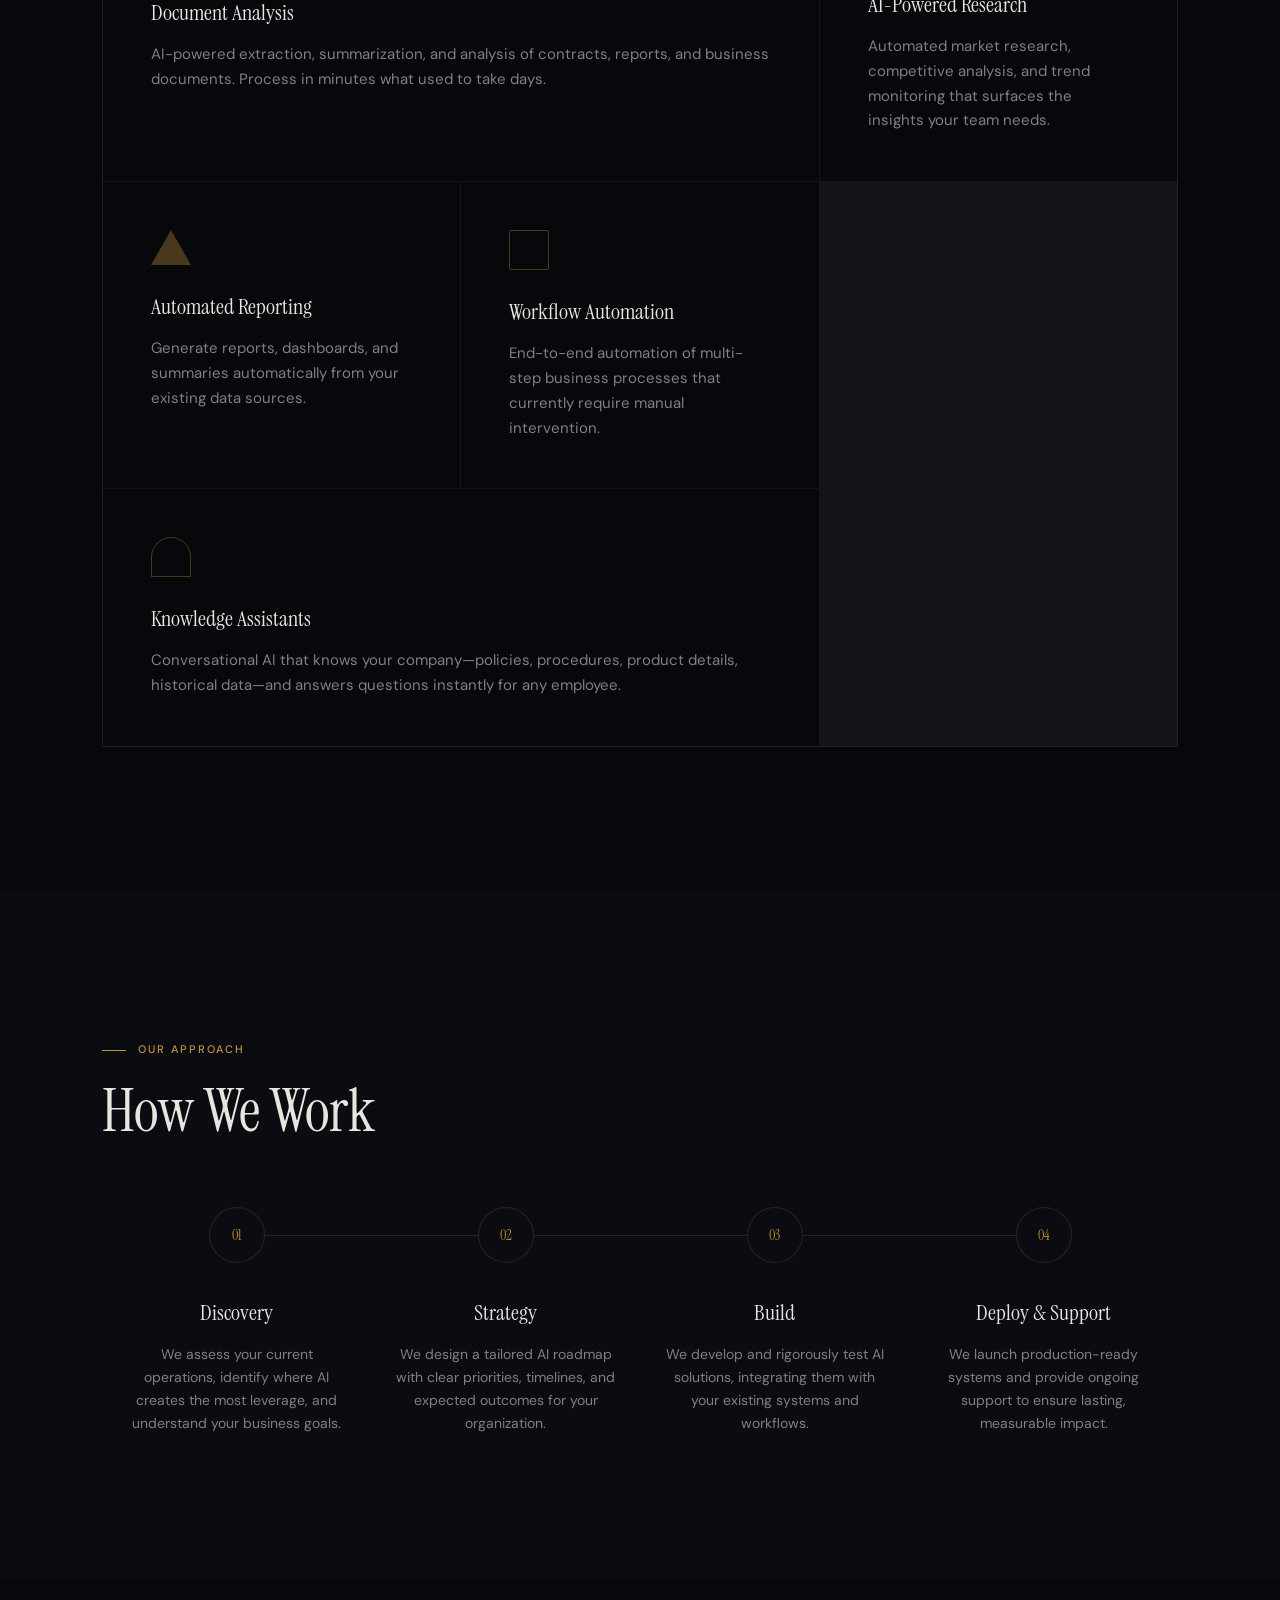
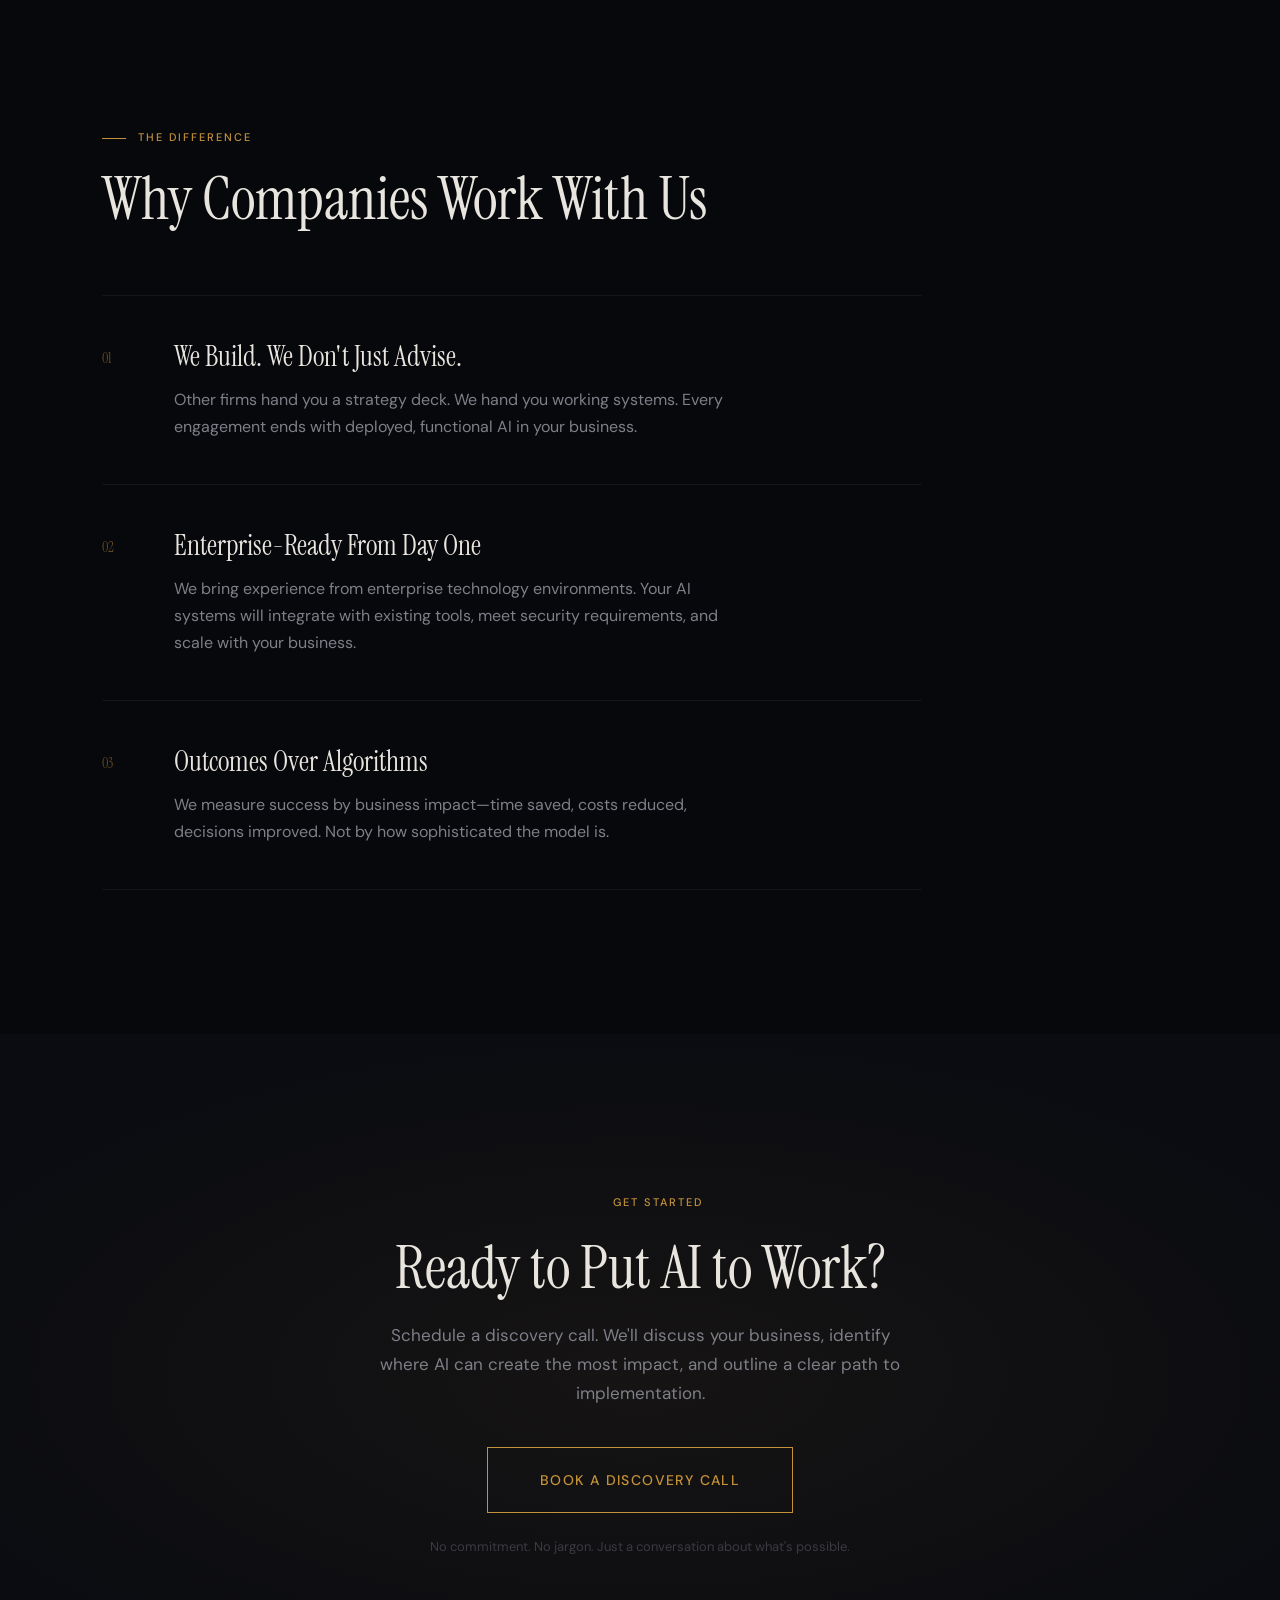
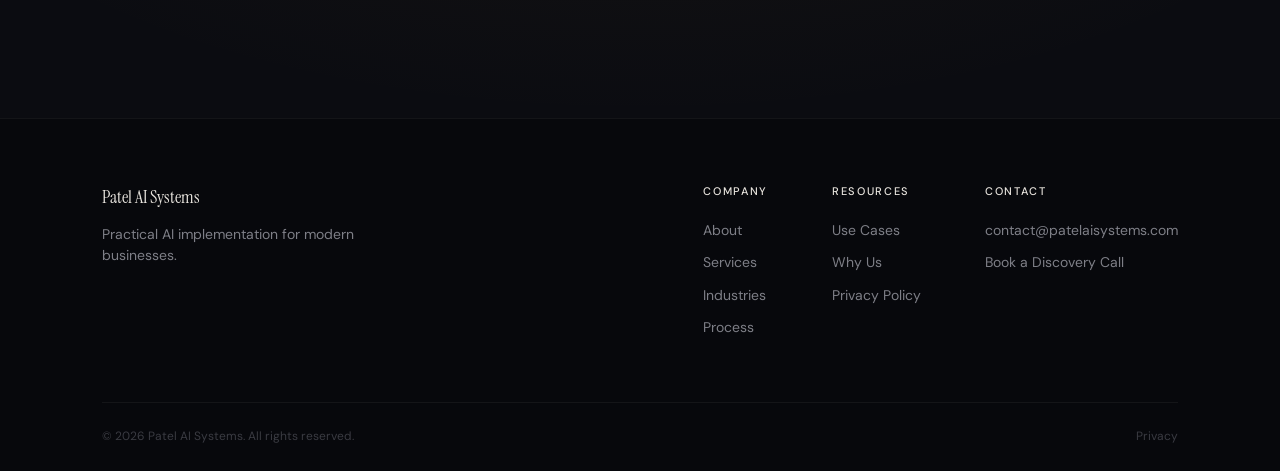
==== commit 1d5c4a76: "Add privacy page and modernize site design - Add full privacy policy page (privacy.html) - Add grain" ====
--- a/index.html
+++ b/index.html
@@ -5,6 +5,7 @@
   <meta name="viewport" content="width=device-width, initial-scale=1.0">
   <title>Patel AI Systems — AI Implementation Partner</title>
   <meta name="description" content="Patel AI Systems helps companies deploy practical AI solutions that improve operations, reduce costs, and unlock new capabilities.">
+  <meta name="theme-color" content="#08090d">
   <link rel="preconnect" href="https://fonts.googleapis.com">
   <link rel="preconnect" href="https://fonts.gstatic.com" crossorigin>
   <link href="https://fonts.googleapis.com/css2?family=Instrument+Serif:ital@0;1&family=DM+Sans:ital,opsz,wght@0,9..40,300;0,9..40,400;0,9..40,500;0,9..40,600;1,9..40,300;1,9..40,400&display=swap" rel="stylesheet">
@@ -12,15 +13,24 @@
 </head>
 <body>
 
+  <!-- Grain overlay -->
+  <div class="grain" aria-hidden="true"></div>
+
+  <!-- Cursor glow -->
+  <div class="cursor-glow" aria-hidden="true"></div>
+
   <!-- Navigation -->
   <nav class="nav">
     <div class="nav-container">
-      <a href="#" class="nav-logo">Patel AI Systems</a>
+      <a href="index.html" class="nav-logo">
+        <span class="nav-logo-mark"></span>
+        Patel AI Systems
+      </a>
       <div class="nav-links">
         <a href="#about">About</a>
         <a href="#services">Services</a>
         <a href="#industries">Industries</a>
-        <a href="#use-cases">Use Cases</a>
+        <a href="#process">Process</a>
         <a href="#contact" class="nav-cta">Book a Call</a>
       </div>
       <button class="nav-toggle" aria-label="Toggle navigation">
@@ -32,45 +42,90 @@
 
   <!-- Hero -->
   <section class="hero">
-    <div class="hero-decorations">
+    <div class="hero-grid-bg" aria-hidden="true"></div>
+    <div class="hero-decorations" aria-hidden="true">
       <div class="hero-deco hero-deco-circle"></div>
       <div class="hero-deco hero-deco-diamond"></div>
       <div class="hero-deco hero-deco-line"></div>
       <div class="hero-deco hero-deco-ring"></div>
+      <div class="hero-deco hero-deco-orb"></div>
     </div>
     <div class="hero-content">
-      <span class="hero-badge">AI Implementation Partner</span>
+      <span class="hero-badge">
+        <span class="hero-badge-dot"></span>
+        AI Implementation Partner
+      </span>
       <h1>We Turn AI Ambition<br>Into Business Reality</h1>
       <p class="hero-sub">Patel AI Systems helps companies deploy practical AI solutions that improve operations, reduce costs, and unlock new capabilities. No theoretical roadmaps&mdash;just working AI in your business.</p>
       <div class="hero-actions">
-        <a href="#contact" class="btn btn-primary">Book a Discovery Call</a>
+        <a href="#contact" class="btn btn-primary">
+          <span class="btn-text">Book a Discovery Call</span>
+        </a>
         <a href="#services" class="btn btn-ghost">See Our Services</a>
       </div>
     </div>
-  </section>
+    <div class="hero-scroll" aria-hidden="true">
+      <span>Scroll</span>
+      <div class="scroll-line"></div>
+    </div>
+  </section>
+
+  <!-- Marquee -->
+  <div class="marquee-section">
+    <div class="marquee">
+      <div class="marquee-content">
+        <span>AI Strategy</span><span class="marquee-sep">&mdash;</span>
+        <span>Workflow Automation</span><span class="marquee-sep">&mdash;</span>
+        <span>Knowledge Assistants</span><span class="marquee-sep">&mdash;</span>
+        <span>Agent Development</span><span class="marquee-sep">&mdash;</span>
+        <span>System Integration</span><span class="marquee-sep">&mdash;</span>
+        <span>Document Intelligence</span><span class="marquee-sep">&mdash;</span>
+        <span>Data Analysis</span><span class="marquee-sep">&mdash;</span>
+        <span>Process Automation</span><span class="marquee-sep">&mdash;</span>
+      </div>
+      <div class="marquee-content" aria-hidden="true">
+        <span>AI Strategy</span><span class="marquee-sep">&mdash;</span>
+        <span>Workflow Automation</span><span class="marquee-sep">&mdash;</span>
+        <span>Knowledge Assistants</span><span class="marquee-sep">&mdash;</span>
+        <span>Agent Development</span><span class="marquee-sep">&mdash;</span>
+        <span>System Integration</span><span class="marquee-sep">&mdash;</span>
+        <span>Document Intelligence</span><span class="marquee-sep">&mdash;</span>
+        <span>Data Analysis</span><span class="marquee-sep">&mdash;</span>
+        <span>Process Automation</span><span class="marquee-sep">&mdash;</span>
+      </div>
+    </div>
+  </div>
 
   <!-- About -->
   <section class="about" id="about">
     <div class="container">
-      <div class="about-intro reveal">
-        <p class="about-lead">Most companies know they need AI.<br>Few know where to start.</p>
-        <p class="about-body">We bridge that gap. From identifying high-impact opportunities to deploying production systems, we handle the full journey&mdash;so AI actually works in your business, not just in a pitch deck.</p>
-      </div>
-      <div class="about-principles">
-        <div class="principle reveal">
-          <span class="principle-marker"></span>
-          <h3>Strategy First</h3>
-          <p>We identify where AI creates the most value before writing a single line of code.</p>
-        </div>
-        <div class="principle reveal">
-          <span class="principle-marker"></span>
-          <h3>Production Grade</h3>
-          <p>We deploy systems that work reliably in real business environments, not prototypes.</p>
-        </div>
-        <div class="principle reveal">
-          <span class="principle-marker"></span>
-          <h3>Full Integration</h3>
-          <p>We connect AI to your existing tools and workflows so adoption is seamless.</p>
+      <div class="about-grid">
+        <div class="about-intro reveal">
+          <p class="about-lead">Most companies know they need AI.<br>Few know where to start.</p>
+          <p class="about-body">We bridge that gap. From identifying high-impact opportunities to deploying production systems, we handle the full journey&mdash;so AI actually works in your business, not just in a pitch deck.</p>
+        </div>
+        <div class="about-principles">
+          <div class="principle reveal">
+            <div class="principle-icon">
+              <svg width="24" height="24" viewBox="0 0 24 24" fill="none" stroke="currentColor" stroke-width="1.5"><circle cx="12" cy="12" r="3"/><path d="M12 1v4m0 14v4M4.22 4.22l2.83 2.83m9.9 9.9l2.83 2.83M1 12h4m14 0h4M4.22 19.78l2.83-2.83m9.9-9.9l2.83-2.83"/></svg>
+            </div>
+            <h3>Strategy First</h3>
+            <p>We identify where AI creates the most value before writing a single line of code.</p>
+          </div>
+          <div class="principle reveal">
+            <div class="principle-icon">
+              <svg width="24" height="24" viewBox="0 0 24 24" fill="none" stroke="currentColor" stroke-width="1.5"><path d="M12 2L2 7l10 5 10-5-10-5zM2 17l10 5 10-5M2 12l10 5 10-5"/></svg>
+            </div>
+            <h3>Production Grade</h3>
+            <p>We deploy systems that work reliably in real business environments, not prototypes.</p>
+          </div>
+          <div class="principle reveal">
+            <div class="principle-icon">
+              <svg width="24" height="24" viewBox="0 0 24 24" fill="none" stroke="currentColor" stroke-width="1.5"><path d="M10 13a5 5 0 0 0 7.54.54l3-3a5 5 0 0 0-7.07-7.07l-1.72 1.71"/><path d="M14 11a5 5 0 0 0-7.54-.54l-3 3a5 5 0 0 0 7.07 7.07l1.71-1.71"/></svg>
+            </div>
+            <h3>Full Integration</h3>
+            <p>We connect AI to your existing tools and workflows so adoption is seamless.</p>
+          </div>
         </div>
       </div>
     </div>
@@ -84,30 +139,35 @@
         <h2>Services</h2>
       </div>
       <div class="services-grid">
-        <div class="service-card reveal">
+        <div class="service-card glow-card reveal">
           <span class="service-number">01</span>
           <h3>AI Strategy &amp; Implementation</h3>
           <p>Identifying high-impact opportunities where AI can improve operations, reduce costs, or unlock new insights. We map your business processes, find the leverage points, and build the roadmap to get there.</p>
-        </div>
-        <div class="service-card reveal">
+          <span class="card-arrow">&rarr;</span>
+        </div>
+        <div class="service-card glow-card reveal">
           <span class="service-number">02</span>
           <h3>AI Workflow Automation</h3>
           <p>Automating repetitive business processes using intelligent systems. Customer support, reporting, document processing, internal workflows&mdash;if it's manual and repeatable, we can automate it.</p>
-        </div>
-        <div class="service-card reveal">
+          <span class="card-arrow">&rarr;</span>
+        </div>
+        <div class="service-card glow-card reveal">
           <span class="service-number">03</span>
           <h3>Internal AI Assistants</h3>
           <p>Deploying conversational AI that lets your team search company documents, policies, and knowledge bases instantly. Your employees get answers in seconds, not hours.</p>
-        </div>
-        <div class="service-card reveal">
+          <span class="card-arrow">&rarr;</span>
+        </div>
+        <div class="service-card glow-card reveal">
           <span class="service-number">04</span>
           <h3>AI Agent Development</h3>
           <p>Building AI agents that perform operational tasks&mdash;summarizing reports, analyzing data, drafting communications, generating insights, and assisting teams with daily work.</p>
-        </div>
-        <div class="service-card reveal">
+          <span class="card-arrow">&rarr;</span>
+        </div>
+        <div class="service-card glow-card reveal">
           <span class="service-number">05</span>
           <h3>AI Integrations</h3>
           <p>Connecting AI to your existing stack&mdash;Slack, CRM platforms, databases, support systems, and company knowledge bases. AI that works where your team already works.</p>
+          <span class="card-arrow">&rarr;</span>
         </div>
       </div>
     </div>
@@ -127,6 +187,7 @@
             <h3>Real Estate</h3>
             <p>Automating market research, analyzing property data, generating listing descriptions, and improving marketing workflows. AI that helps your team move faster in a competitive market.</p>
           </div>
+          <span class="industry-arrow">&rarr;</span>
         </div>
         <div class="industry-item reveal">
           <span class="industry-number">02</span>
@@ -134,6 +195,7 @@
             <h3>Consumer Packaged Goods</h3>
             <p>Analyzing customer feedback, generating marketing content, monitoring market trends, and automating internal reporting. Turn data into decisions at the speed your market demands.</p>
           </div>
+          <span class="industry-arrow">&rarr;</span>
         </div>
         <div class="industry-item reveal">
           <span class="industry-number">03</span>
@@ -141,6 +203,7 @@
             <h3>Professional Services</h3>
             <p>Managing documents, contracts, internal knowledge, and operational workflows using AI systems. Less time on administrative overhead, more time on client work.</p>
           </div>
+          <span class="industry-arrow">&rarr;</span>
         </div>
         <div class="industry-item reveal">
           <span class="industry-number">04</span>
@@ -148,6 +211,7 @@
             <h3>Enterprise Technology</h3>
             <p>Deploying AI systems that integrate with existing enterprise infrastructure. We understand complex technology environments and build solutions that fit within them.</p>
           </div>
+          <span class="industry-arrow">&rarr;</span>
         </div>
       </div>
     </div>
@@ -161,27 +225,27 @@
         <h2>Use Cases</h2>
       </div>
       <div class="use-cases-grid">
-        <div class="use-case use-case-wide reveal">
+        <div class="use-case use-case-wide glow-card reveal">
           <div class="use-case-shape shape-circle"></div>
           <h3>Document Analysis</h3>
           <p>AI-powered extraction, summarization, and analysis of contracts, reports, and business documents. Process in minutes what used to take days.</p>
         </div>
-        <div class="use-case reveal">
+        <div class="use-case glow-card reveal">
           <div class="use-case-shape shape-diamond"></div>
           <h3>AI-Powered Research</h3>
           <p>Automated market research, competitive analysis, and trend monitoring that surfaces the insights your team needs.</p>
         </div>
-        <div class="use-case reveal">
+        <div class="use-case glow-card reveal">
           <div class="use-case-shape shape-tri"></div>
           <h3>Automated Reporting</h3>
           <p>Generate reports, dashboards, and summaries automatically from your existing data sources.</p>
         </div>
-        <div class="use-case reveal">
+        <div class="use-case glow-card reveal">
           <div class="use-case-shape shape-square"></div>
           <h3>Workflow Automation</h3>
           <p>End-to-end automation of multi-step business processes that currently require manual intervention.</p>
         </div>
-        <div class="use-case use-case-wide reveal">
+        <div class="use-case use-case-wide glow-card reveal">
           <div class="use-case-shape shape-arch"></div>
           <h3>Knowledge Assistants</h3>
           <p>Conversational AI that knows your company&mdash;policies, procedures, product details, historical data&mdash;and answers questions instantly for any employee.</p>
@@ -190,6 +254,47 @@
     </div>
   </section>
 
+  <!-- Process -->
+  <section class="process" id="process">
+    <div class="container">
+      <div class="section-header reveal">
+        <span class="section-label">Our Approach</span>
+        <h2>How We Work</h2>
+      </div>
+      <div class="process-steps">
+        <div class="process-track" aria-hidden="true"></div>
+        <div class="process-step reveal">
+          <div class="step-indicator">
+            <span>01</span>
+          </div>
+          <h3>Discovery</h3>
+          <p>We assess your current operations, identify where AI creates the most leverage, and understand your business goals.</p>
+        </div>
+        <div class="process-step reveal">
+          <div class="step-indicator">
+            <span>02</span>
+          </div>
+          <h3>Strategy</h3>
+          <p>We design a tailored AI roadmap with clear priorities, timelines, and expected outcomes for your organization.</p>
+        </div>
+        <div class="process-step reveal">
+          <div class="step-indicator">
+            <span>03</span>
+          </div>
+          <h3>Build</h3>
+          <p>We develop and rigorously test AI solutions, integrating them with your existing systems and workflows.</p>
+        </div>
+        <div class="process-step reveal">
+          <div class="step-indicator">
+            <span>04</span>
+          </div>
+          <h3>Deploy &amp; Support</h3>
+          <p>We launch production-ready systems and provide ongoing support to ensure lasting, measurable impact.</p>
+        </div>
+      </div>
+    </div>
+  </section>
+
   <!-- Why Us -->
   <section class="why-us" id="why-us">
     <div class="container">
@@ -199,16 +304,31 @@
       </div>
       <div class="why-us-items">
         <div class="why-item reveal">
-          <h3>We Build. We Don't Just Advise.</h3>
-          <p>Other firms hand you a strategy deck. We hand you working systems. Every engagement ends with deployed, functional AI in your business.</p>
+          <div class="why-item-inner">
+            <span class="why-number">01</span>
+            <div>
+              <h3>We Build. We Don't Just Advise.</h3>
+              <p>Other firms hand you a strategy deck. We hand you working systems. Every engagement ends with deployed, functional AI in your business.</p>
+            </div>
+          </div>
         </div>
         <div class="why-item reveal">
-          <h3>Enterprise-Ready From Day One</h3>
-          <p>We bring experience from enterprise technology environments. Your AI systems will integrate with existing tools, meet security requirements, and scale with your business.</p>
+          <div class="why-item-inner">
+            <span class="why-number">02</span>
+            <div>
+              <h3>Enterprise-Ready From Day One</h3>
+              <p>We bring experience from enterprise technology environments. Your AI systems will integrate with existing tools, meet security requirements, and scale with your business.</p>
+            </div>
+          </div>
         </div>
         <div class="why-item reveal">
-          <h3>Outcomes Over Algorithms</h3>
-          <p>We measure success by business impact&mdash;time saved, costs reduced, decisions improved. Not by how sophisticated the model is.</p>
+          <div class="why-item-inner">
+            <span class="why-number">03</span>
+            <div>
+              <h3>Outcomes Over Algorithms</h3>
+              <p>We measure success by business impact&mdash;time saved, costs reduced, decisions improved. Not by how sophisticated the model is.</p>
+            </div>
+          </div>
         </div>
       </div>
     </div>
@@ -216,11 +336,15 @@
 
   <!-- CTA -->
   <section class="cta-section" id="contact">
+    <div class="cta-bg" aria-hidden="true"></div>
     <div class="container">
       <div class="cta-content reveal">
+        <span class="section-label">Get Started</span>
         <h2>Ready to Put AI to Work?</h2>
         <p>Schedule a discovery call. We'll discuss your business, identify where AI can create the most impact, and outline a clear path to implementation.</p>
-        <a href="mailto:contact@patelaisystems.com" class="btn btn-primary btn-lg">Book a Discovery Call</a>
+        <a href="mailto:contact@patelaisystems.com" class="btn btn-primary btn-lg">
+          <span class="btn-text">Book a Discovery Call</span>
+        </a>
         <span class="cta-note">No commitment. No jargon. Just a conversation about what's possible.</span>
       </div>
     </div>
@@ -228,16 +352,38 @@
 
   <!-- Footer -->
   <footer class="footer">
-    <div class="container footer-inner">
-      <div class="footer-brand">
-        <span class="footer-logo">Patel AI Systems</span>
+    <div class="container">
+      <div class="footer-top">
+        <div class="footer-brand">
+          <span class="footer-logo">Patel AI Systems</span>
+          <p class="footer-tagline">Practical AI implementation for modern businesses.</p>
+        </div>
+        <div class="footer-columns">
+          <div class="footer-col">
+            <h4>Company</h4>
+            <a href="#about">About</a>
+            <a href="#services">Services</a>
+            <a href="#industries">Industries</a>
+            <a href="#process">Process</a>
+          </div>
+          <div class="footer-col">
+            <h4>Resources</h4>
+            <a href="#use-cases">Use Cases</a>
+            <a href="#why-us">Why Us</a>
+            <a href="privacy.html">Privacy Policy</a>
+          </div>
+          <div class="footer-col">
+            <h4>Contact</h4>
+            <a href="mailto:contact@patelaisystems.com">contact@patelaisystems.com</a>
+            <a href="#contact">Book a Discovery Call</a>
+          </div>
+        </div>
+      </div>
+      <div class="footer-bottom">
         <p>&copy; 2026 Patel AI Systems. All rights reserved.</p>
-      </div>
-      <div class="footer-links">
-        <a href="#about">About</a>
-        <a href="#services">Services</a>
-        <a href="#industries">Industries</a>
-        <a href="#contact">Contact</a>
+        <div class="footer-bottom-links">
+          <a href="privacy.html">Privacy</a>
+        </div>
       </div>
     </div>
   </footer>
--- a/style.css
+++ b/style.css
@@ -1,23 +1,28 @@
 /* ============================================
-   PATEL AI SYSTEMS — Obsidian & Amber
+   PATEL AI SYSTEMS — Obsidian & Amber v2
+   Modern, Professional, Distinctive
    ============================================ */
 
 /* --- Variables --- */
 :root {
-  --bg-primary: #08090d;
-  --bg-secondary: #0c0d12;
-  --bg-card: #111218;
+  --bg-primary: #07080c;
+  --bg-secondary: #0b0c11;
+  --bg-card: rgba(14, 15, 21, 0.7);
+  --bg-card-solid: #0e0f15;
   --accent: #c4923a;
   --accent-hover: #d8a84f;
-  --accent-dim: rgba(196, 146, 58, 0.12);
+  --accent-dim: rgba(196, 146, 58, 0.10);
+  --accent-glow: rgba(196, 146, 58, 0.06);
   --text-primary: #e8e4de;
-  --text-secondary: #7a7b82;
+  --text-secondary: #7e7f87;
   --text-dim: #3a3b42;
-  --border: rgba(255, 255, 255, 0.06);
-  --border-accent: rgba(196, 146, 58, 0.2);
+  --border: rgba(255, 255, 255, 0.05);
+  --border-hover: rgba(255, 255, 255, 0.09);
+  --border-accent: rgba(196, 146, 58, 0.18);
   --font-display: 'Instrument Serif', serif;
   --font-body: 'DM Sans', sans-serif;
   --ease-out: cubic-bezier(0.22, 1, 0.36, 1);
+  --ease-smooth: cubic-bezier(0.4, 0, 0.2, 1);
   --container: 1140px;
 }
 
@@ -49,9 +54,36 @@
   text-decoration: none;
 }
 
-img {
-  max-width: 100%;
-  display: block;
+img { max-width: 100%; display: block; }
+
+/* --- Grain Overlay --- */
+.grain {
+  position: fixed;
+  inset: 0;
+  pointer-events: none;
+  z-index: 9999;
+  opacity: 0.028;
+  mix-blend-mode: overlay;
+  background-image: url("data:image/svg+xml,%3Csvg viewBox='0 0 256 256' xmlns='http://www.w3.org/2000/svg'%3E%3Cfilter id='n'%3E%3CfeTurbulence type='fractalNoise' baseFrequency='0.85' numOctaves='4' stitchTiles='stitch'/%3E%3C/filter%3E%3Crect width='100%25' height='100%25' filter='url(%23n)' opacity='1'/%3E%3C/svg%3E");
+  background-size: 200px 200px;
+}
+
+/* --- Cursor Glow --- */
+.cursor-glow {
+  position: fixed;
+  width: 400px;
+  height: 400px;
+  background: radial-gradient(circle, var(--accent-glow) 0%, transparent 70%);
+  border-radius: 50%;
+  transform: translate(-50%, -50%);
+  pointer-events: none;
+  z-index: 1;
+  opacity: 0;
+  transition: opacity 0.4s;
+}
+
+body:hover .cursor-glow {
+  opacity: 1;
 }
 
 /* --- Utility --- */
@@ -69,14 +101,14 @@
 .section-label {
   display: inline-block;
   font-family: var(--font-body);
-  font-size: 0.75rem;
+  font-size: 0.6875rem;
   font-weight: 500;
-  letter-spacing: 0.15em;
+  letter-spacing: 0.18em;
   text-transform: uppercase;
   color: var(--accent);
-  margin-bottom: 1rem;
+  margin-bottom: 1.25rem;
   position: relative;
-  padding-left: 2rem;
+  padding-left: 2.25rem;
 }
 
 .section-label::before {
@@ -84,32 +116,34 @@
   position: absolute;
   left: 0;
   top: 50%;
-  width: 1.25rem;
+  width: 1.5rem;
   height: 1px;
   background: var(--accent);
 }
 
 .section-header h2 {
   font-family: var(--font-display);
-  font-size: clamp(2.5rem, 5vw, 3.5rem);
+  font-size: clamp(2.5rem, 5vw, 3.75rem);
   font-weight: 400;
-  line-height: 1.1;
+  line-height: 1.08;
   color: var(--text-primary);
 }
 
 /* --- Buttons --- */
 .btn {
-  display: inline-block;
+  display: inline-flex;
+  align-items: center;
+  justify-content: center;
   font-family: var(--font-body);
   font-size: 0.8125rem;
   font-weight: 500;
   letter-spacing: 0.1em;
   text-transform: uppercase;
-  padding: 1rem 2.5rem;
+  padding: 1.1rem 2.75rem;
   cursor: pointer;
   position: relative;
   overflow: hidden;
-  transition: color 0.4s var(--ease-out);
+  transition: color 0.4s var(--ease-out), border-color 0.4s;
   border: none;
 }
 
@@ -127,7 +161,7 @@
   transform: scaleX(0);
   transform-origin: right;
   transition: transform 0.5s var(--ease-out);
-  z-index: -1;
+  z-index: 0;
 }
 
 .btn-primary:hover::before {
@@ -139,19 +173,26 @@
   color: var(--bg-primary);
 }
 
+.btn-text {
+  position: relative;
+  z-index: 1;
+}
+
 .btn-ghost {
   color: var(--text-secondary);
   border: 1px solid var(--border);
   background: transparent;
+  transition: color 0.3s, border-color 0.3s, background 0.3s;
 }
 
 .btn-ghost:hover {
   color: var(--text-primary);
-  border-color: rgba(255, 255, 255, 0.15);
+  border-color: var(--border-hover);
+  background: rgba(255, 255, 255, 0.02);
 }
 
 .btn-lg {
-  padding: 1.25rem 3rem;
+  padding: 1.3rem 3.25rem;
   font-size: 0.875rem;
 }
 
@@ -164,16 +205,16 @@
   left: 0;
   width: 100%;
   z-index: 1000;
-  padding: 1.5rem 0;
-  transition: background 0.4s, padding 0.4s, backdrop-filter 0.4s;
+  padding: 1.25rem 0;
+  transition: background 0.4s, padding 0.4s, backdrop-filter 0.4s, box-shadow 0.4s;
 }
 
 .nav-scrolled {
-  background: rgba(8, 9, 13, 0.85);
-  backdrop-filter: blur(20px);
-  -webkit-backdrop-filter: blur(20px);
-  padding: 1rem 0;
-  border-bottom: 1px solid var(--border);
+  background: rgba(7, 8, 12, 0.82);
+  backdrop-filter: blur(24px) saturate(180%);
+  -webkit-backdrop-filter: blur(24px) saturate(180%);
+  padding: 0.875rem 0;
+  box-shadow: 0 1px 0 var(--border), 0 8px 32px rgba(0, 0, 0, 0.3);
 }
 
 .nav-container {
@@ -187,15 +228,27 @@
 
 .nav-logo {
   font-family: var(--font-display);
-  font-size: 1.25rem;
+  font-size: 1.1875rem;
   color: var(--text-primary);
   letter-spacing: -0.01em;
+  display: flex;
+  align-items: center;
+  gap: 0.625rem;
+}
+
+.nav-logo-mark {
+  display: inline-block;
+  width: 8px;
+  height: 8px;
+  background: var(--accent);
+  border-radius: 2px;
+  transform: rotate(45deg);
 }
 
 .nav-links {
   display: flex;
   align-items: center;
-  gap: 2.5rem;
+  gap: 2.25rem;
 }
 
 .nav-links a {
@@ -204,6 +257,22 @@
   color: var(--text-secondary);
   letter-spacing: 0.02em;
   transition: color 0.3s;
+  position: relative;
+}
+
+.nav-links a:not(.nav-cta)::after {
+  content: '';
+  position: absolute;
+  bottom: -4px;
+  left: 0;
+  width: 0;
+  height: 1px;
+  background: var(--accent);
+  transition: width 0.3s var(--ease-out);
+}
+
+.nav-links a:not(.nav-cta):hover::after {
+  width: 100%;
 }
 
 .nav-links a:hover {
@@ -214,16 +283,19 @@
   color: var(--accent) !important;
   border: 1px solid var(--border-accent);
   padding: 0.5rem 1.25rem;
-  font-size: 0.75rem !important;
-  letter-spacing: 0.1em !important;
+  font-size: 0.6875rem !important;
+  letter-spacing: 0.12em !important;
   text-transform: uppercase;
-  transition: background 0.3s, color 0.3s !important;
+  transition: background 0.3s, color 0.3s, box-shadow 0.3s !important;
 }
 
 .nav-cta:hover {
   background: var(--accent);
   color: var(--bg-primary) !important;
-}
+  box-shadow: 0 0 20px var(--accent-dim);
+}
+
+.nav-cta::after { display: none !important; }
 
 .nav-toggle {
   display: none;
@@ -243,7 +315,7 @@
   background: var(--text-primary);
   position: absolute;
   left: 0;
-  transition: transform 0.3s, top 0.3s;
+  transition: transform 0.3s var(--ease-out), top 0.3s var(--ease-out);
 }
 
 .nav-toggle span:first-child { top: 4px; }
@@ -271,10 +343,20 @@
   position: relative;
   overflow: hidden;
   background:
-    radial-gradient(ellipse 80% 50% at 50% -20%, rgba(196, 146, 58, 0.12) 0%, transparent 100%),
-    radial-gradient(ellipse 60% 40% at 75% 60%, rgba(40, 60, 140, 0.06) 0%, transparent 100%),
-    radial-gradient(ellipse 50% 50% at 20% 80%, rgba(196, 146, 58, 0.04) 0%, transparent 100%),
+    radial-gradient(ellipse 80% 50% at 50% -10%, rgba(196, 146, 58, 0.10) 0%, transparent 100%),
+    radial-gradient(ellipse 50% 40% at 80% 60%, rgba(30, 50, 120, 0.06) 0%, transparent 100%),
+    radial-gradient(ellipse 40% 50% at 15% 75%, rgba(196, 146, 58, 0.03) 0%, transparent 100%),
     var(--bg-primary);
+}
+
+/* Dot grid background */
+.hero-grid-bg {
+  position: absolute;
+  inset: 0;
+  background-image: radial-gradient(circle, rgba(196, 146, 58, 0.06) 1px, transparent 1px);
+  background-size: 40px 40px;
+  mask-image: radial-gradient(ellipse 60% 50% at 50% 50%, black 20%, transparent 70%);
+  -webkit-mask-image: radial-gradient(ellipse 60% 50% at 50% 50%, black 20%, transparent 70%);
 }
 
 .hero-decorations {
@@ -285,60 +367,78 @@
 
 .hero-deco-circle {
   position: absolute;
-  width: 500px;
-  height: 500px;
-  border: 1px solid rgba(196, 146, 58, 0.07);
+  width: 550px;
+  height: 550px;
+  border: 1px solid rgba(196, 146, 58, 0.06);
   border-radius: 50%;
-  top: 8%;
-  right: -8%;
-  animation: spin-slow 80s linear infinite;
+  top: 5%;
+  right: -10%;
+  animation: spin-slow 90s linear infinite;
 }
 
 .hero-deco-diamond {
   position: absolute;
-  width: 280px;
-  height: 280px;
-  border: 1px solid rgba(196, 146, 58, 0.06);
-  top: 15%;
-  left: -2%;
+  width: 300px;
+  height: 300px;
+  border: 1px solid rgba(196, 146, 58, 0.05);
+  top: 12%;
+  left: -3%;
   transform: rotate(45deg);
-  animation: spin-slow 60s linear infinite reverse;
+  animation: spin-slow 70s linear infinite reverse;
 }
 
 .hero-deco-line {
   position: absolute;
-  width: 300px;
+  width: 350px;
   height: 1px;
-  background: linear-gradient(90deg, transparent, rgba(196, 146, 58, 0.25), transparent);
-  top: 35%;
-  right: 5%;
-  transform: rotate(-15deg);
+  background: linear-gradient(90deg, transparent, rgba(196, 146, 58, 0.2), transparent);
+  top: 32%;
+  right: 3%;
+  transform: rotate(-12deg);
 }
 
 .hero-deco-ring {
   position: absolute;
-  width: 180px;
-  height: 180px;
-  border: 1px solid rgba(196, 146, 58, 0.05);
+  width: 200px;
+  height: 200px;
+  border: 1px solid rgba(196, 146, 58, 0.04);
   border-radius: 50%;
-  bottom: 20%;
-  left: 8%;
-  animation: spin-slow 50s linear infinite;
+  bottom: 18%;
+  left: 6%;
+  animation: spin-slow 55s linear infinite;
+}
+
+.hero-deco-orb {
+  position: absolute;
+  width: 120px;
+  height: 120px;
+  background: radial-gradient(circle, rgba(196, 146, 58, 0.05) 0%, transparent 70%);
+  border-radius: 50%;
+  top: 25%;
+  left: 18%;
+  animation: pulse-soft 6s ease-in-out infinite;
 }
 
 @keyframes spin-slow {
   to { transform: rotate(360deg); }
+}
+
+@keyframes pulse-soft {
+  0%, 100% { opacity: 0.4; transform: scale(1); }
+  50% { opacity: 1; transform: scale(1.2); }
 }
 
 .hero-content {
   position: relative;
   z-index: 2;
-  max-width: 800px;
+  max-width: 820px;
   padding: 0 2rem;
 }
 
 .hero-badge {
-  display: inline-block;
+  display: inline-flex;
+  align-items: center;
+  gap: 0.625rem;
   font-size: 0.6875rem;
   font-weight: 500;
   letter-spacing: 0.2em;
@@ -347,25 +447,39 @@
   border: 1px solid var(--border-accent);
   padding: 0.5rem 1.5rem;
   margin-bottom: 2.5rem;
+  background: rgba(196, 146, 58, 0.03);
   animation: fadeInUp 0.6s var(--ease-out) 0.2s both;
 }
 
+.hero-badge-dot {
+  width: 6px;
+  height: 6px;
+  background: var(--accent);
+  border-radius: 50%;
+  animation: blink 2.5s ease-in-out infinite;
+}
+
+@keyframes blink {
+  0%, 100% { opacity: 1; }
+  50% { opacity: 0.3; }
+}
+
 .hero h1 {
   font-family: var(--font-display);
-  font-size: clamp(2.75rem, 6.5vw, 5rem);
+  font-size: clamp(2.75rem, 6.5vw, 5.25rem);
   font-weight: 400;
-  line-height: 1.05;
-  letter-spacing: -0.02em;
+  line-height: 1.04;
+  letter-spacing: -0.025em;
   margin-bottom: 1.75rem;
   animation: fadeInUp 0.7s var(--ease-out) 0.4s both;
 }
 
 .hero-sub {
   font-size: 1.0625rem;
-  line-height: 1.7;
-  color: var(--text-secondary);
-  max-width: 580px;
-  margin: 0 auto 2.5rem;
+  line-height: 1.75;
+  color: var(--text-secondary);
+  max-width: 560px;
+  margin: 0 auto 2.75rem;
   animation: fadeInUp 0.7s var(--ease-out) 0.6s both;
 }
 
@@ -377,44 +491,108 @@
   animation: fadeInUp 0.7s var(--ease-out) 0.8s both;
 }
 
+.hero-scroll {
+  position: absolute;
+  bottom: 2.5rem;
+  left: 50%;
+  transform: translateX(-50%);
+  display: flex;
+  flex-direction: column;
+  align-items: center;
+  gap: 0.75rem;
+  animation: fadeInUp 0.7s var(--ease-out) 1.2s both;
+}
+
+.hero-scroll span {
+  font-size: 0.625rem;
+  letter-spacing: 0.2em;
+  text-transform: uppercase;
+  color: var(--text-dim);
+}
+
+.scroll-line {
+  width: 1px;
+  height: 36px;
+  background: linear-gradient(to bottom, var(--accent), transparent);
+  animation: scrollPulse 2.5s ease-in-out infinite;
+  transform-origin: top;
+}
+
+@keyframes scrollPulse {
+  0%, 100% { opacity: 0.2; scaleY: 0.5; }
+  50% { opacity: 0.8; scaleY: 1; }
+}
+
 @keyframes fadeInUp {
-  from {
-    opacity: 0;
-    transform: translateY(25px);
-  }
-  to {
-    opacity: 1;
-    transform: translateY(0);
-  }
+  from { opacity: 0; transform: translateY(28px); }
+  to { opacity: 1; transform: translateY(0); }
+}
+
+/* ============================================
+   MARQUEE
+   ============================================ */
+.marquee-section {
+  border-top: 1px solid var(--border);
+  border-bottom: 1px solid var(--border);
+  padding: 1.25rem 0;
+  background: var(--bg-secondary);
+  overflow: hidden;
+}
+
+.marquee {
+  display: flex;
+  width: max-content;
+}
+
+.marquee-content {
+  display: flex;
+  align-items: center;
+  gap: 0;
+  animation: marquee-scroll 40s linear infinite;
+  flex-shrink: 0;
+}
+
+.marquee-content span {
+  font-family: var(--font-body);
+  font-size: 0.8125rem;
+  font-weight: 400;
+  letter-spacing: 0.06em;
+  text-transform: uppercase;
+  color: var(--text-secondary);
+  white-space: nowrap;
+  padding: 0 1.25rem;
+}
+
+.marquee-sep {
+  color: var(--text-dim) !important;
+  font-size: 0.75rem !important;
+}
+
+@keyframes marquee-scroll {
+  to { transform: translateX(-100%); }
 }
 
 /* ============================================
    ABOUT
    ============================================ */
 .about {
-  padding: 8rem 0;
+  padding: 9rem 0;
   background: var(--bg-secondary);
   position: relative;
 }
 
-.about::before {
-  content: '';
-  position: absolute;
-  top: 0;
-  left: 0;
-  right: 0;
-  height: 1px;
-  background: linear-gradient(90deg, transparent, var(--border), transparent);
+.about-grid {
+  display: grid;
+  gap: 5rem;
 }
 
 .about-intro {
   max-width: 720px;
-  margin-bottom: 5rem;
 }
 
 .about-lead {
   font-family: var(--font-display);
-  font-size: clamp(1.75rem, 3.5vw, 2.25rem);
+  font-size: clamp(1.75rem, 3.5vw, 2.375rem);
   line-height: 1.3;
   margin-bottom: 1.5rem;
   color: var(--text-primary);
@@ -429,26 +607,35 @@
 .about-principles {
   display: grid;
   grid-template-columns: repeat(3, 1fr);
-  gap: 2rem;
+  gap: 1.5rem;
 }
 
 .principle {
   padding: 2.5rem;
+  background: var(--bg-card);
+  backdrop-filter: blur(12px);
   border: 1px solid var(--border);
   position: relative;
-  transition: border-color 0.4s;
+  transition: border-color 0.4s, transform 0.4s var(--ease-out), box-shadow 0.4s;
 }
 
 .principle:hover {
   border-color: var(--border-accent);
-}
-
-.principle-marker {
-  display: block;
-  width: 8px;
-  height: 8px;
-  background: var(--accent);
+  transform: translateY(-4px);
+  box-shadow: 0 12px 40px rgba(0, 0, 0, 0.2), 0 0 0 1px var(--border-accent);
+}
+
+.principle-icon {
+  width: 44px;
+  height: 44px;
+  display: flex;
+  align-items: center;
+  justify-content: center;
+  color: var(--accent);
   margin-bottom: 1.5rem;
+  border: 1px solid var(--border-accent);
+  border-radius: 10px;
+  background: var(--accent-dim);
 }
 
 .principle h3 {
@@ -461,59 +648,87 @@
 .principle p {
   font-size: 0.9375rem;
   color: var(--text-secondary);
-  line-height: 1.6;
+  line-height: 1.65;
 }
 
 /* ============================================
    SERVICES
    ============================================ */
 .services {
-  padding: 8rem 0;
+  padding: 9rem 0;
   background: var(--bg-primary);
 }
 
 .services-grid {
   display: grid;
   grid-template-columns: repeat(3, 1fr);
-  gap: 1.5rem;
+  gap: 1.25rem;
 }
 
 .service-card {
   background: var(--bg-card);
+  backdrop-filter: blur(12px);
   border: 1px solid var(--border);
   padding: 2.5rem;
   position: relative;
   overflow: hidden;
-  transition: border-color 0.4s;
-}
-
+  transition: border-color 0.4s, transform 0.4s var(--ease-out), box-shadow 0.4s;
+}
+
+/* Top accent line */
 .service-card::before {
   content: '';
   position: absolute;
   top: 0;
   left: 0;
   width: 0;
-  height: 2px;
-  background: var(--accent);
+  height: 1px;
+  background: linear-gradient(90deg, var(--accent), var(--accent-hover));
   transition: width 0.6s var(--ease-out);
+}
+
+/* Spotlight glow */
+.service-card::after {
+  content: '';
+  position: absolute;
+  inset: 0;
+  background: radial-gradient(
+    500px circle at var(--mouse-x, 50%) var(--mouse-y, 50%),
+    var(--accent-glow) 0%,
+    transparent 100%
+  );
+  opacity: 0;
+  transition: opacity 0.4s;
+  pointer-events: none;
 }
 
 .service-card:hover::before {
   width: 100%;
 }
 
+.service-card:hover::after {
+  opacity: 1;
+}
+
 .service-card:hover {
-  border-color: rgba(255, 255, 255, 0.08);
+  border-color: var(--border-hover);
+  transform: translateY(-3px);
+  box-shadow: 0 8px 32px rgba(0, 0, 0, 0.2);
 }
 
 .service-number {
   font-family: var(--font-display);
   font-size: 2.5rem;
   color: var(--accent);
-  opacity: 0.3;
+  opacity: 0.2;
   line-height: 1;
   display: block;
   margin-bottom: 1.5rem;
+  transition: opacity 0.4s;
+}
+
+.service-card:hover .service-number {
+  opacity: 0.4;
 }
 
 .service-card h3 {
@@ -530,38 +745,48 @@
   line-height: 1.65;
 }
 
-/* Last two cards: 2-column centered */
-.services-grid .service-card:nth-child(4) {
-  grid-column: 1 / 2;
-}
-
-.services-grid .service-card:nth-child(5) {
-  grid-column: 2 / 3;
-}
-
-/* Stagger reveal */
-.services-grid .service-card:nth-child(2) { transition-delay: 0.08s; }
-.services-grid .service-card:nth-child(3) { transition-delay: 0.16s; }
-.services-grid .service-card:nth-child(4) { transition-delay: 0.06s; }
-.services-grid .service-card:nth-child(5) { transition-delay: 0.14s; }
+.card-arrow {
+  display: block;
+  margin-top: 1.5rem;
+  font-size: 1.25rem;
+  color: var(--accent);
+  opacity: 0;
+  transform: translateX(-8px);
+  transition: opacity 0.4s, transform 0.4s var(--ease-out);
+}
+
+.service-card:hover .card-arrow {
+  opacity: 0.6;
+  transform: translateX(0);
+}
+
+/* Grid layout for 5 cards */
+.services-grid .service-card:nth-child(4) { grid-column: 1 / 2; }
+.services-grid .service-card:nth-child(5) { grid-column: 2 / 3; }
+
+/* Stagger */
+.services-grid .service-card:nth-child(2) { transition-delay: 0.06s; }
+.services-grid .service-card:nth-child(3) { transition-delay: 0.12s; }
+.services-grid .service-card:nth-child(4) { transition-delay: 0.04s; }
+.services-grid .service-card:nth-child(5) { transition-delay: 0.10s; }
 
 /* ============================================
    INDUSTRIES
    ============================================ */
 .industries {
-  padding: 8rem 0;
+  padding: 9rem 0;
   background: var(--bg-secondary);
 }
 
 .industries-list {
-  max-width: 900px;
+  max-width: 920px;
 }
 
 .industry-item {
   display: flex;
-  align-items: flex-start;
-  gap: 3rem;
-  padding: 2.75rem 0;
+  align-items: center;
+  gap: 2.5rem;
+  padding: 2.5rem 0;
   border-top: 1px solid var(--border);
   transition: border-color 0.4s;
 }
@@ -578,36 +803,53 @@
   font-family: var(--font-display);
   font-size: 1rem;
   color: var(--accent);
-  opacity: 0.6;
+  opacity: 0.5;
   flex-shrink: 0;
-  min-width: 2rem;
-  padding-top: 0.25rem;
+  min-width: 2.5rem;
+}
+
+.industry-info {
+  flex: 1;
 }
 
 .industry-info h3 {
   font-family: var(--font-display);
   font-size: 1.5rem;
   font-weight: 400;
-  margin-bottom: 0.75rem;
+  margin-bottom: 0.6rem;
 }
 
 .industry-info p {
   font-size: 0.9375rem;
   color: var(--text-secondary);
   line-height: 1.7;
-  max-width: 600px;
+  max-width: 580px;
+}
+
+.industry-arrow {
+  font-size: 1.25rem;
+  color: var(--accent);
+  opacity: 0;
+  flex-shrink: 0;
+  transform: translateX(-8px);
+  transition: opacity 0.3s, transform 0.3s var(--ease-out);
+}
+
+.industry-item:hover .industry-arrow {
+  opacity: 0.5;
+  transform: translateX(0);
 }
 
 /* Stagger */
-.industries-list .industry-item:nth-child(2) { transition-delay: 0.08s; }
-.industries-list .industry-item:nth-child(3) { transition-delay: 0.16s; }
-.industries-list .industry-item:nth-child(4) { transition-delay: 0.24s; }
+.industries-list .industry-item:nth-child(2) { transition-delay: 0.06s; }
+.industries-list .industry-item:nth-child(3) { transition-delay: 0.12s; }
+.industries-list .industry-item:nth-child(4) { transition-delay: 0.18s; }
 
 /* ============================================
    USE CASES
    ============================================ */
 .use-cases {
-  padding: 8rem 0;
+  padding: 9rem 0;
   background: var(--bg-primary);
 }
 
@@ -616,17 +858,38 @@
   grid-template-columns: repeat(3, 1fr);
   gap: 1px;
   background: var(--border);
+  border: 1px solid var(--border);
 }
 
 .use-case {
   background: var(--bg-primary);
   padding: 3rem;
   position: relative;
+  overflow: hidden;
   transition: background 0.4s;
 }
 
+/* Spotlight glow for use cases */
+.use-case::after {
+  content: '';
+  position: absolute;
+  inset: 0;
+  background: radial-gradient(
+    400px circle at var(--mouse-x, 50%) var(--mouse-y, 50%),
+    var(--accent-glow) 0%,
+    transparent 100%
+  );
+  opacity: 0;
+  transition: opacity 0.4s;
+  pointer-events: none;
+}
+
+.use-case:hover::after {
+  opacity: 1;
+}
+
 .use-case:hover {
-  background: var(--bg-card);
+  background: var(--bg-card-solid);
 }
 
 .use-case-wide {
@@ -638,27 +901,29 @@
   height: 40px;
   border: 1.5px solid var(--accent);
   margin-bottom: 1.5rem;
-  opacity: 0.5;
-  transition: opacity 0.4s;
+  opacity: 0.35;
+  transition: opacity 0.4s, transform 0.4s var(--ease-out);
 }
 
 .use-case:hover .use-case-shape {
-  opacity: 1;
+  opacity: 0.8;
+  transform: scale(1.1);
 }
 
 .shape-circle { border-radius: 50%; }
 .shape-diamond { transform: rotate(45deg); width: 32px; height: 32px; }
+.use-case:hover .shape-diamond { transform: rotate(45deg) scale(1.1); }
 .shape-tri {
-  width: 0;
-  height: 0;
+  width: 0; height: 0;
   border: none;
   border-left: 20px solid transparent;
   border-right: 20px solid transparent;
   border-bottom: 35px solid transparent;
   border-bottom-color: var(--accent);
-  opacity: 0.5;
-}
-.shape-square { border-radius: 0; }
+  opacity: 0.35;
+}
+.use-case:hover .shape-tri { opacity: 0.8; }
+.shape-square { border-radius: 2px; }
 .shape-arch { border-radius: 50% 50% 0 0; }
 
 .use-case h3 {
@@ -675,25 +940,102 @@
 }
 
 /* Stagger */
-.use-cases-grid .use-case:nth-child(2) { transition-delay: 0.08s; }
-.use-cases-grid .use-case:nth-child(3) { transition-delay: 0.16s; }
-.use-cases-grid .use-case:nth-child(4) { transition-delay: 0.08s; }
-.use-cases-grid .use-case:nth-child(5) { transition-delay: 0.16s; }
+.use-cases-grid .use-case:nth-child(2) { transition-delay: 0.06s; }
+.use-cases-grid .use-case:nth-child(3) { transition-delay: 0.12s; }
+.use-cases-grid .use-case:nth-child(4) { transition-delay: 0.06s; }
+.use-cases-grid .use-case:nth-child(5) { transition-delay: 0.12s; }
+
+/* ============================================
+   PROCESS
+   ============================================ */
+.process {
+  padding: 9rem 0;
+  background: var(--bg-secondary);
+}
+
+.process-steps {
+  display: grid;
+  grid-template-columns: repeat(4, 1fr);
+  gap: 0;
+  position: relative;
+}
+
+/* Connecting line */
+.process-track {
+  position: absolute;
+  top: 1.75rem;
+  left: 12.5%;
+  right: 12.5%;
+  height: 1px;
+  background: linear-gradient(90deg, var(--border-accent), var(--border-accent));
+  z-index: 0;
+}
+
+.process-step {
+  text-align: center;
+  padding: 0 1.5rem;
+  position: relative;
+  z-index: 1;
+}
+
+.step-indicator {
+  width: 3.5rem;
+  height: 3.5rem;
+  border: 1px solid var(--border-accent);
+  border-radius: 50%;
+  display: flex;
+  align-items: center;
+  justify-content: center;
+  margin: 0 auto 2rem;
+  background: var(--bg-secondary);
+  transition: background 0.4s, border-color 0.4s, box-shadow 0.4s;
+}
+
+.step-indicator span {
+  font-family: var(--font-display);
+  font-size: 0.875rem;
+  color: var(--accent);
+}
+
+.process-step:hover .step-indicator {
+  background: var(--accent-dim);
+  border-color: var(--accent);
+  box-shadow: 0 0 24px var(--accent-dim);
+}
+
+.process-step h3 {
+  font-family: var(--font-display);
+  font-size: 1.375rem;
+  font-weight: 400;
+  margin-bottom: 0.75rem;
+}
+
+.process-step p {
+  font-size: 0.875rem;
+  color: var(--text-secondary);
+  line-height: 1.65;
+}
+
+/* Stagger */
+.process-steps .process-step:nth-child(2) { transition-delay: 0.08s; }
+.process-steps .process-step:nth-child(3) { transition-delay: 0.16s; }
+.process-steps .process-step:nth-child(4) { transition-delay: 0.24s; }
+.process-steps .process-step:nth-child(5) { transition-delay: 0.32s; }
 
 /* ============================================
    WHY US
    ============================================ */
 .why-us {
-  padding: 8rem 0;
-  background: var(--bg-secondary);
+  padding: 9rem 0;
+  background: var(--bg-primary);
 }
 
 .why-us-items {
-  max-width: 800px;
+  max-width: 820px;
 }
 
 .why-item {
-  padding: 3rem 0;
+  padding: 2.75rem 0;
   border-bottom: 1px solid var(--border);
 }
 
@@ -701,11 +1043,27 @@
   border-top: 1px solid var(--border);
 }
 
+.why-item-inner {
+  display: flex;
+  gap: 2.5rem;
+  align-items: flex-start;
+}
+
+.why-number {
+  font-family: var(--font-display);
+  font-size: 0.875rem;
+  color: var(--accent);
+  opacity: 0.5;
+  flex-shrink: 0;
+  min-width: 2rem;
+  padding-top: 0.4rem;
+}
+
 .why-item h3 {
   font-family: var(--font-display);
-  font-size: clamp(1.5rem, 3vw, 2rem);
+  font-size: clamp(1.375rem, 2.5vw, 1.75rem);
   font-weight: 400;
-  margin-bottom: 1rem;
+  margin-bottom: 0.75rem;
   line-height: 1.2;
 }
 
@@ -713,12 +1071,12 @@
   font-size: 1rem;
   color: var(--text-secondary);
   line-height: 1.7;
-  max-width: 600px;
+  max-width: 560px;
 }
 
 /* Stagger */
-.why-us-items .why-item:nth-child(2) { transition-delay: 0.08s; }
-.why-us-items .why-item:nth-child(3) { transition-delay: 0.16s; }
+.why-us-items .why-item:nth-child(2) { transition-delay: 0.06s; }
+.why-us-items .why-item:nth-child(3) { transition-delay: 0.12s; }
 
 /* ============================================
    CTA
@@ -727,17 +1085,39 @@
   padding: 10rem 0;
   text-align: center;
   position: relative;
+  overflow: hidden;
+  background: var(--bg-secondary);
+}
+
+.cta-bg {
+  position: absolute;
+  inset: 0;
   background:
-    radial-gradient(ellipse 70% 50% at 50% 50%, rgba(196, 146, 58, 0.06) 0%, transparent 100%),
-    var(--bg-primary);
+    radial-gradient(ellipse 60% 50% at 50% 50%, rgba(196, 146, 58, 0.06) 0%, transparent 100%);
+  pointer-events: none;
+}
+
+.cta-content {
+  position: relative;
+  z-index: 1;
+}
+
+.cta-content .section-label {
+  display: block;
+  margin-bottom: 1.5rem;
+  text-align: center;
+}
+
+.cta-content .section-label::before {
+  display: none;
 }
 
 .cta-content h2 {
   font-family: var(--font-display);
-  font-size: clamp(2.5rem, 5vw, 3.5rem);
+  font-size: clamp(2.5rem, 5vw, 3.75rem);
   font-weight: 400;
   margin-bottom: 1.25rem;
-  line-height: 1.1;
+  line-height: 1.08;
 }
 
 .cta-content p {
@@ -750,7 +1130,7 @@
 
 .cta-note {
   display: block;
-  margin-top: 1.25rem;
+  margin-top: 1.5rem;
   font-size: 0.8125rem;
   color: var(--text-dim);
 }
@@ -759,42 +1139,92 @@
    FOOTER
    ============================================ */
 .footer {
-  padding: 3rem 0;
+  padding: 0;
+  background: var(--bg-primary);
   border-top: 1px solid var(--border);
-  background: var(--bg-primary);
-}
-
-.footer-inner {
+}
+
+.footer-top {
+  display: flex;
+  justify-content: space-between;
+  padding: 4rem 0;
+  gap: 4rem;
+}
+
+.footer-brand {
+  max-width: 280px;
+}
+
+.footer-logo {
+  font-family: var(--font-display);
+  font-size: 1.125rem;
+  display: block;
+  margin-bottom: 0.75rem;
+}
+
+.footer-tagline {
+  font-size: 0.875rem;
+  color: var(--text-secondary);
+  line-height: 1.5;
+}
+
+.footer-columns {
+  display: flex;
+  gap: 4rem;
+}
+
+.footer-col {
+  display: flex;
+  flex-direction: column;
+  gap: 0.625rem;
+}
+
+.footer-col h4 {
+  font-family: var(--font-body);
+  font-size: 0.6875rem;
+  font-weight: 500;
+  letter-spacing: 0.15em;
+  text-transform: uppercase;
+  color: var(--text-primary);
+  margin-bottom: 0.5rem;
+}
+
+.footer-col a {
+  font-size: 0.875rem;
+  color: var(--text-secondary);
+  transition: color 0.3s;
+}
+
+.footer-col a:hover {
+  color: var(--text-primary);
+}
+
+.footer-bottom {
   display: flex;
   justify-content: space-between;
   align-items: center;
-}
-
-.footer-logo {
-  font-family: var(--font-display);
-  font-size: 1rem;
-  display: block;
-  margin-bottom: 0.5rem;
-}
-
-.footer-brand p {
-  font-size: 0.8125rem;
+  padding: 1.5rem 0;
+  border-top: 1px solid var(--border);
+}
+
+.footer-bottom p {
+  font-size: 0.75rem;
   color: var(--text-dim);
 }
 
-.footer-links {
-  display: flex;
-  gap: 2rem;
-}
-
-.footer-links a {
-  font-size: 0.8125rem;
-  color: var(--text-secondary);
+.footer-bottom-links {
+  display: flex;
+  gap: 1.5rem;
+}
+
+.footer-bottom-links a {
+  font-size: 0.75rem;
+  color: var(--text-dim);
   transition: color 0.3s;
 }
 
-.footer-links a:hover {
-  color: var(--text-primary);
+.footer-bottom-links a:hover {
+  color: var(--text-secondary);
 }
 
 /* ============================================
@@ -802,7 +1232,7 @@
    ============================================ */
 .reveal {
   opacity: 0;
-  transform: translateY(28px);
+  transform: translateY(24px);
   transition:
     opacity 0.7s var(--ease-out),
     transform 0.7s var(--ease-out);
@@ -811,6 +1241,73 @@
 .reveal.revealed {
   opacity: 1;
   transform: translateY(0);
+}
+
+/* ============================================
+   PRIVACY PAGE STYLES
+   ============================================ */
+.page-header {
+  padding: 10rem 0 4rem;
+  background: var(--bg-secondary);
+}
+
+.page-header h1 {
+  font-family: var(--font-display);
+  font-size: clamp(2.5rem, 5vw, 3.5rem);
+  font-weight: 400;
+  margin-bottom: 0.5rem;
+}
+
+.page-header p {
+  color: var(--text-secondary);
+  font-size: 0.9375rem;
+}
+
+.page-content {
+  padding: 4rem 0 6rem;
+  background: var(--bg-primary);
+}
+
+.page-content .container {
+  max-width: 780px;
+}
+
+.page-content h2 {
+  font-family: var(--font-display);
+  font-size: 1.5rem;
+  font-weight: 400;
+  margin: 3rem 0 1rem;
+  color: var(--text-primary);
+}
+
+.page-content h2:first-child {
+  margin-top: 0;
+}
+
+.page-content p,
+.page-content li {
+  font-size: 0.9375rem;
+  color: var(--text-secondary);
+  line-height: 1.8;
+  margin-bottom: 0.75rem;
+}
+
+.page-content ul {
+  padding-left: 1.5rem;
+  margin-bottom: 1rem;
+}
+
+.page-content li {
+  margin-bottom: 0.4rem;
+}
+
+.page-content a {
+  color: var(--accent);
+  transition: opacity 0.3s;
+}
+
+.page-content a:hover {
+  opacity: 0.7;
 }
 
 /* ============================================
@@ -833,23 +1330,37 @@
   .use-case-wide {
     grid-column: span 1;
   }
+
+  .process-steps {
+    grid-template-columns: repeat(2, 1fr);
+    gap: 2.5rem 1.5rem;
+  }
+
+  .process-track { display: none; }
+
+  .footer-columns {
+    gap: 2.5rem;
+  }
 }
 
 @media (max-width: 768px) {
+  .cursor-glow { display: none; }
+
   .nav-links {
     position: fixed;
     top: 0;
     right: 0;
-    width: 280px;
+    width: 300px;
     height: 100vh;
-    background: rgba(12, 13, 18, 0.98);
-    backdrop-filter: blur(20px);
+    background: rgba(11, 12, 17, 0.98);
+    backdrop-filter: blur(24px);
     flex-direction: column;
     justify-content: center;
     gap: 2rem;
     transform: translateX(100%);
     transition: transform 0.4s var(--ease-out);
     border-left: 1px solid var(--border);
+    padding: 2rem;
   }
 
   .nav-links.active {
@@ -864,13 +1375,13 @@
     font-size: clamp(2.25rem, 8vw, 3.25rem);
   }
 
-  .hero-sub {
-    font-size: 1rem;
-  }
+  .hero-sub { font-size: 1rem; }
+
+  .hero-scroll { display: none; }
 
   .about-principles {
     grid-template-columns: 1fr;
-    gap: 1.5rem;
+    gap: 1.25rem;
   }
 
   .services-grid {
@@ -879,58 +1390,73 @@
 
   .industry-item {
     flex-direction: column;
-    gap: 1rem;
-  }
+    gap: 0.75rem;
+  }
+
+  .industry-arrow { display: none; }
 
   .use-cases-grid {
     grid-template-columns: 1fr;
   }
 
-  .use-case-wide {
-    grid-column: span 1;
-  }
-
-  .footer-inner {
+  .use-case-wide { grid-column: span 1; }
+
+  .process-steps {
+    grid-template-columns: 1fr;
+    gap: 2rem;
+  }
+
+  .why-item-inner {
     flex-direction: column;
+    gap: 0.5rem;
+  }
+
+  .footer-top {
+    flex-direction: column;
+    gap: 3rem;
+  }
+
+  .footer-columns {
+    flex-wrap: wrap;
     gap: 2rem;
+  }
+
+  .footer-bottom {
+    flex-direction: column;
+    gap: 1rem;
     text-align: center;
   }
 
   .hero-deco-circle,
   .hero-deco-diamond {
+    opacity: 0.4;
+  }
+
+  .hero-grid-bg {
     opacity: 0.5;
-    transform: scale(0.6);
   }
 }
 
 @media (max-width: 480px) {
-  .container {
-    padding: 0 1.25rem;
-  }
+  .container { padding: 0 1.25rem; }
 
   .hero-actions {
     flex-direction: column;
     align-items: center;
   }
 
-  .btn {
-    width: 100%;
-    text-align: center;
-  }
-
-  .section-header {
-    margin-bottom: 3rem;
-  }
+  .btn { width: 100%; text-align: center; }
+
+  .section-header { margin-bottom: 3rem; }
 
   .about,
   .services,
   .industries,
   .use-cases,
+  .process,
   .why-us {
     padding: 5rem 0;
   }
 
-  .cta-section {
-    padding: 6rem 0;
-  }
-}
+  .cta-section { padding: 6rem 0; }
+}
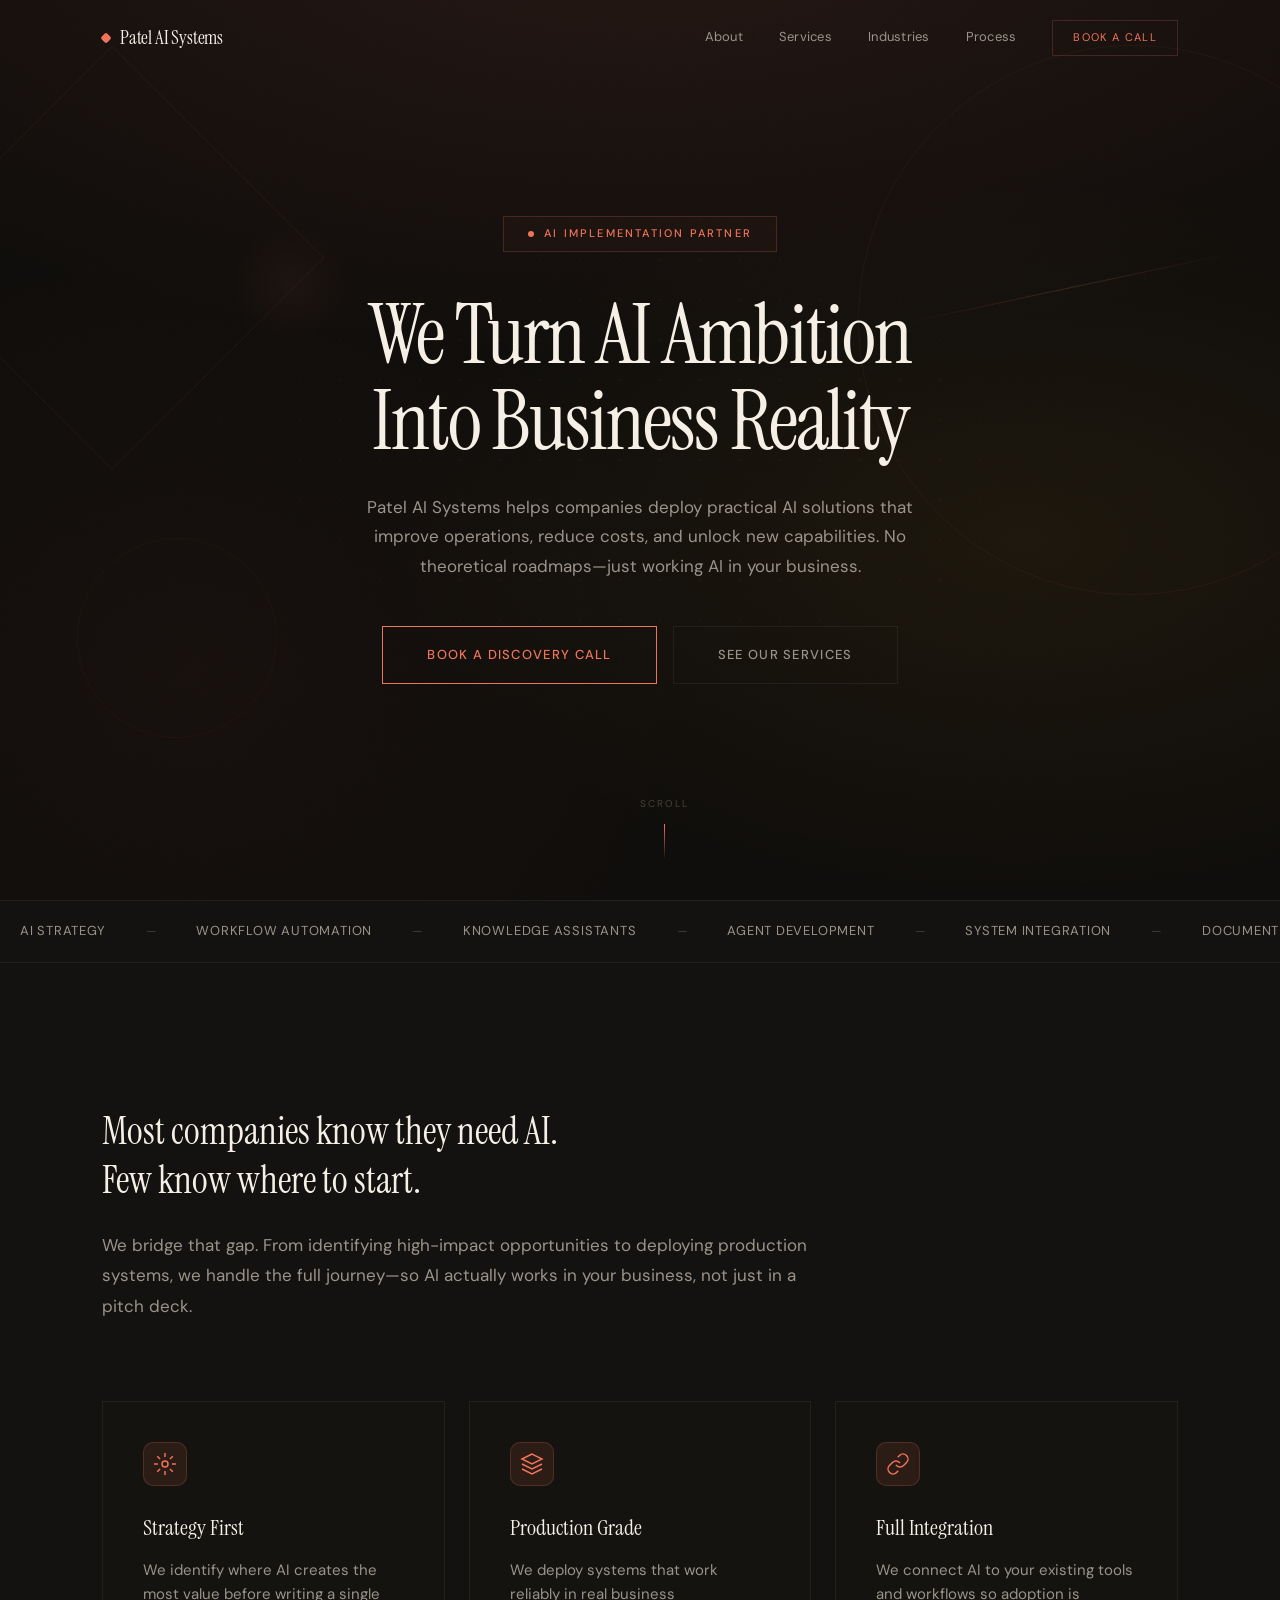
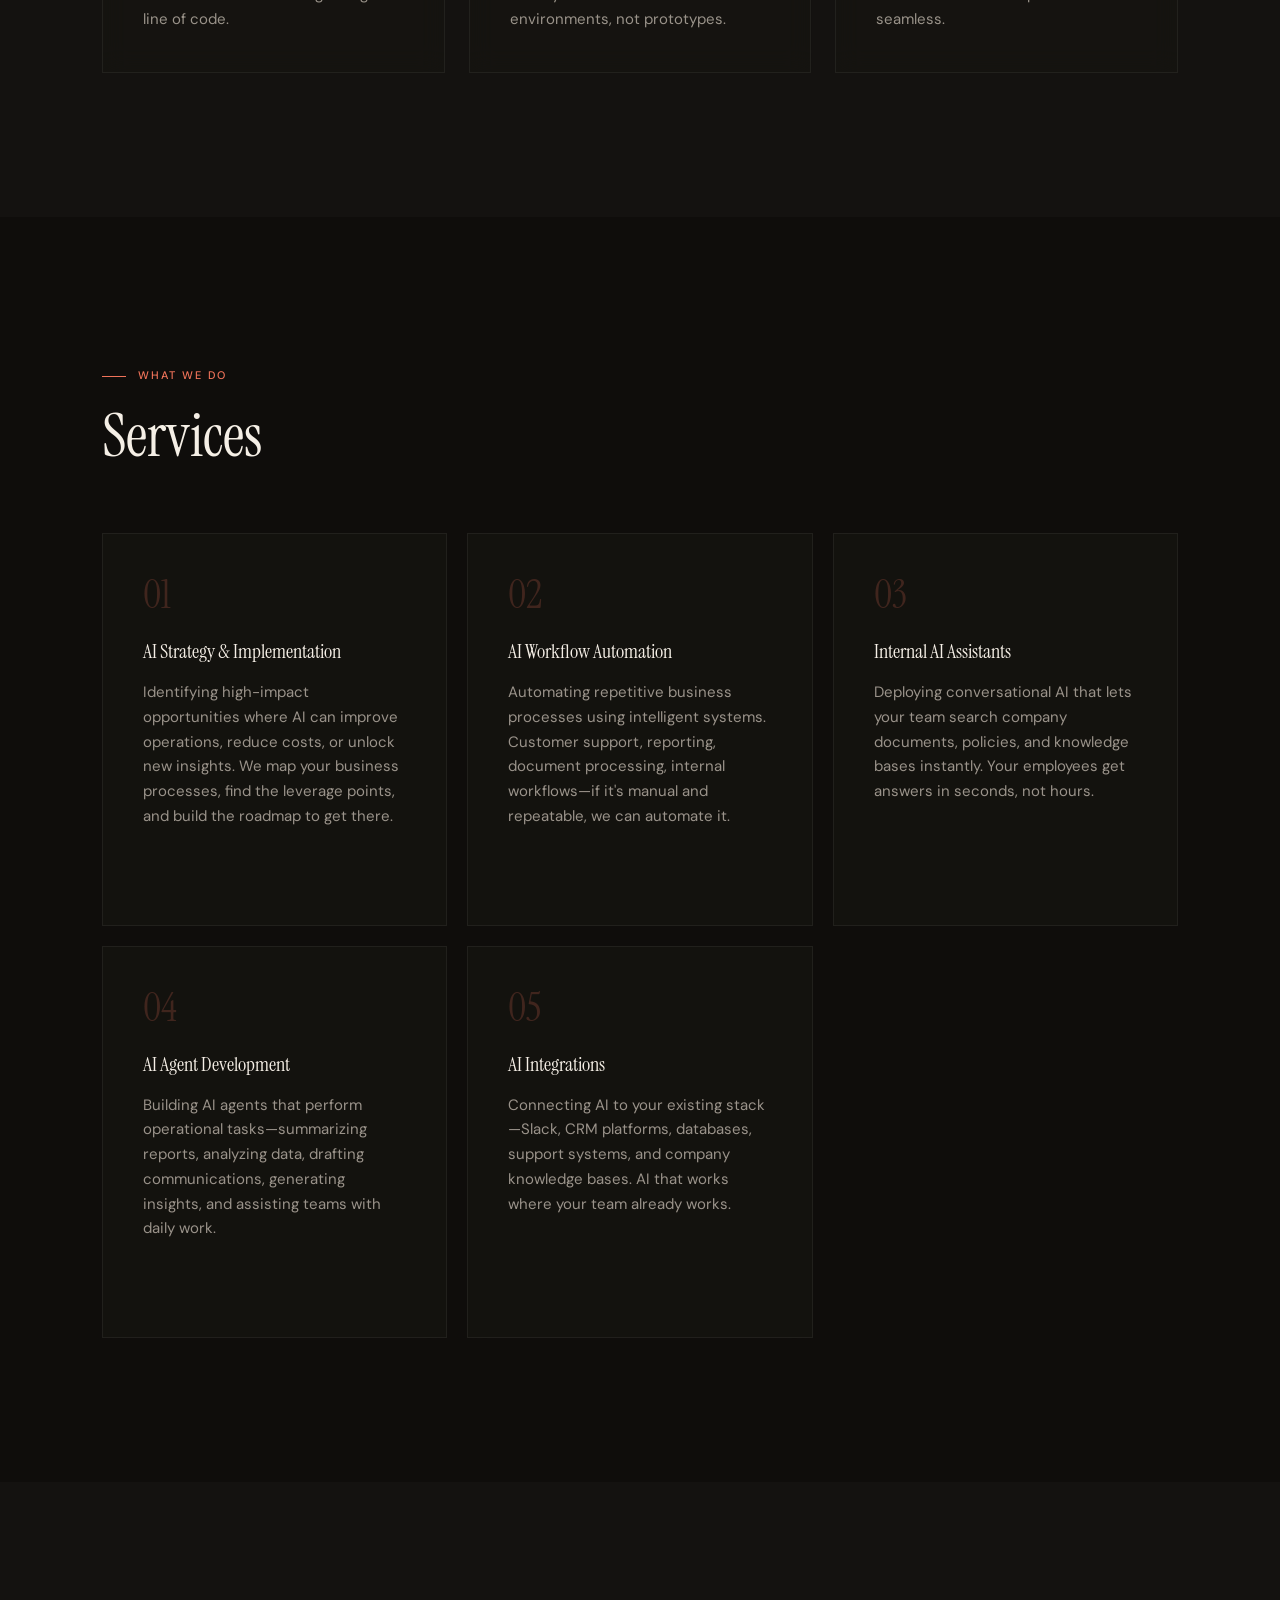
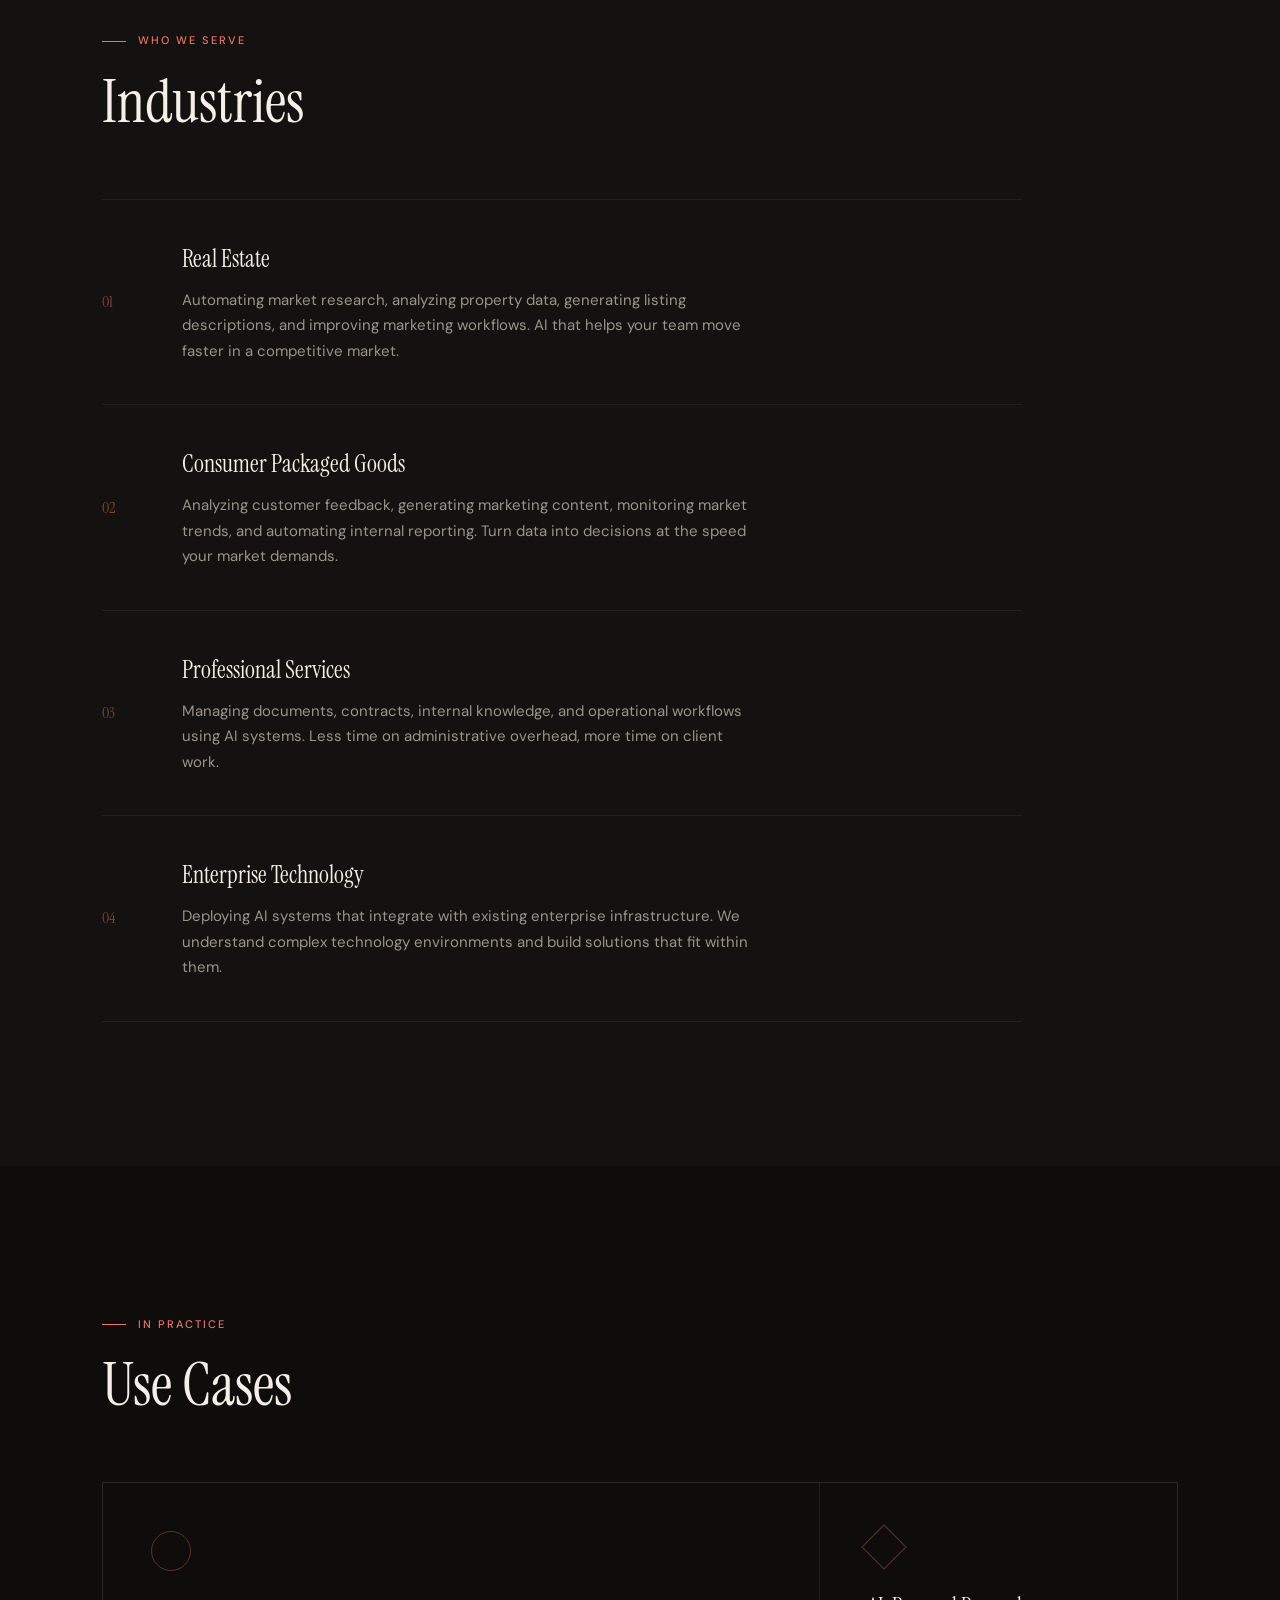
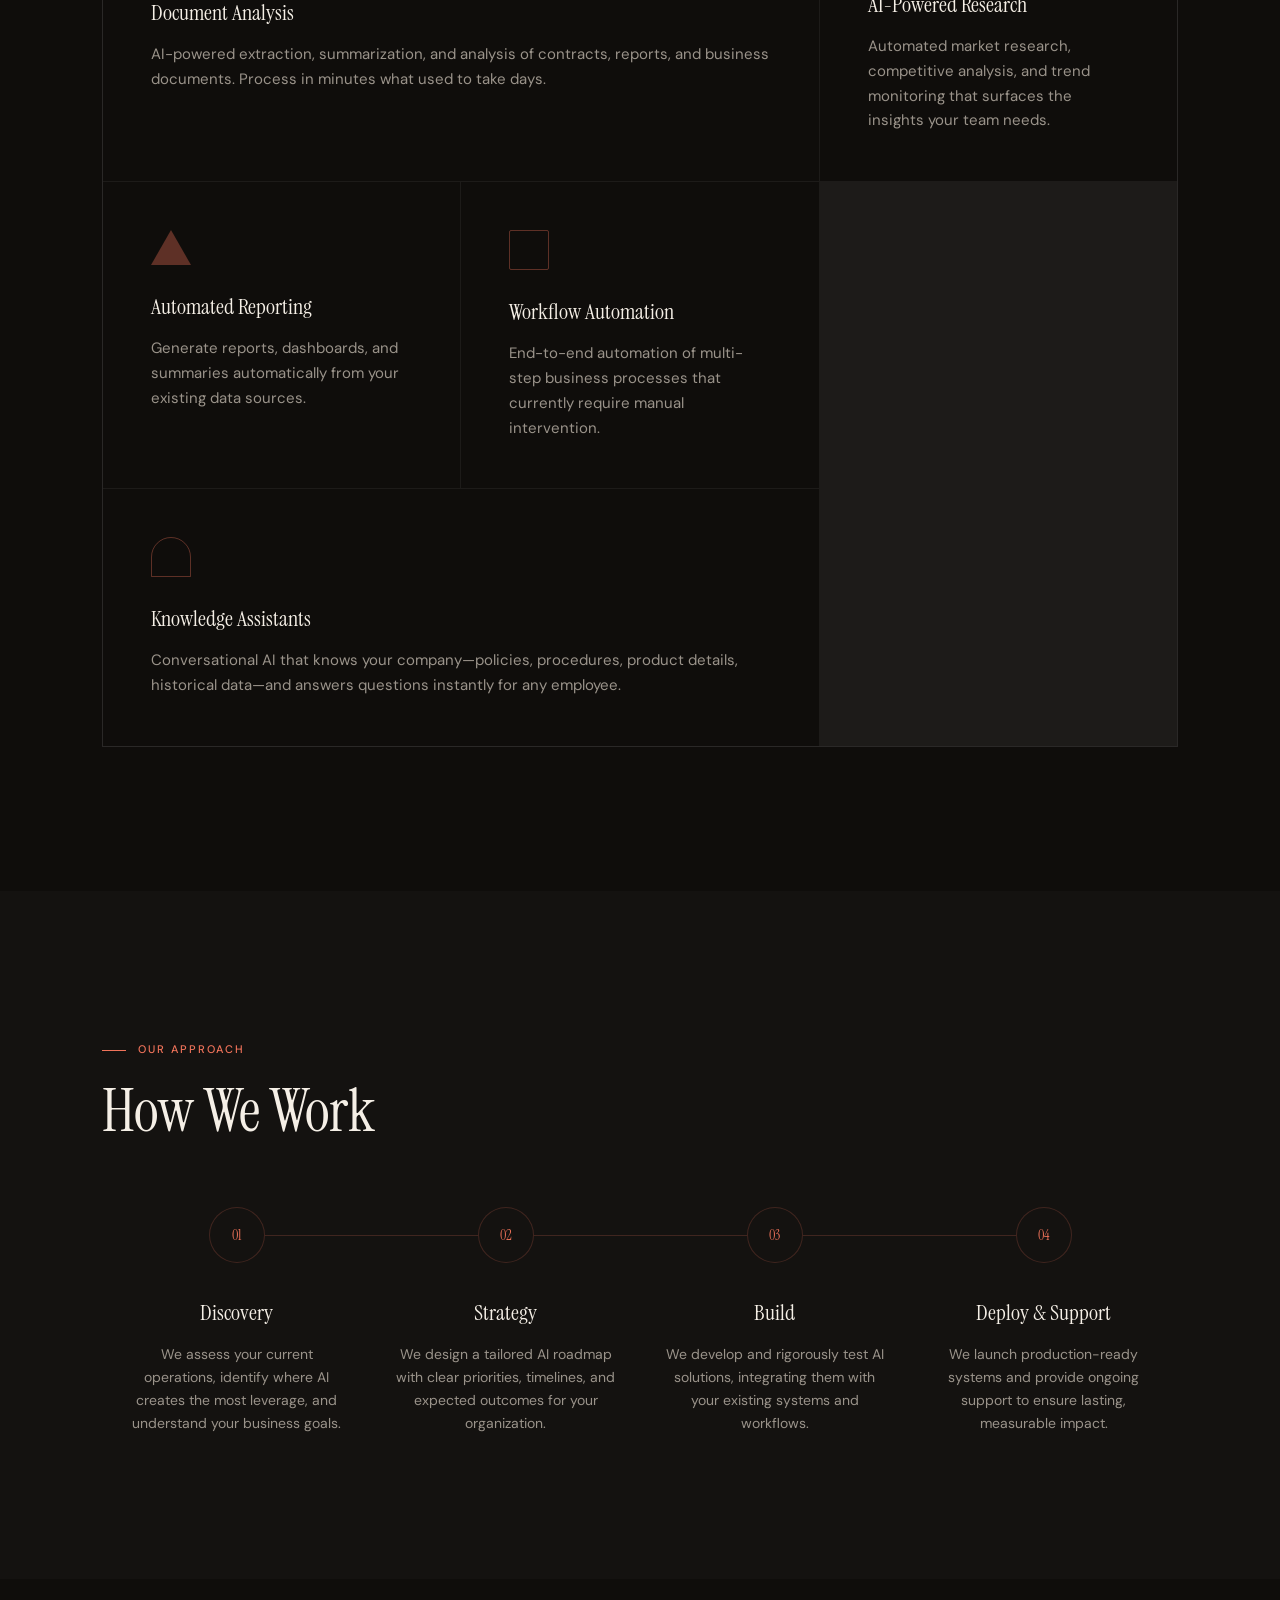
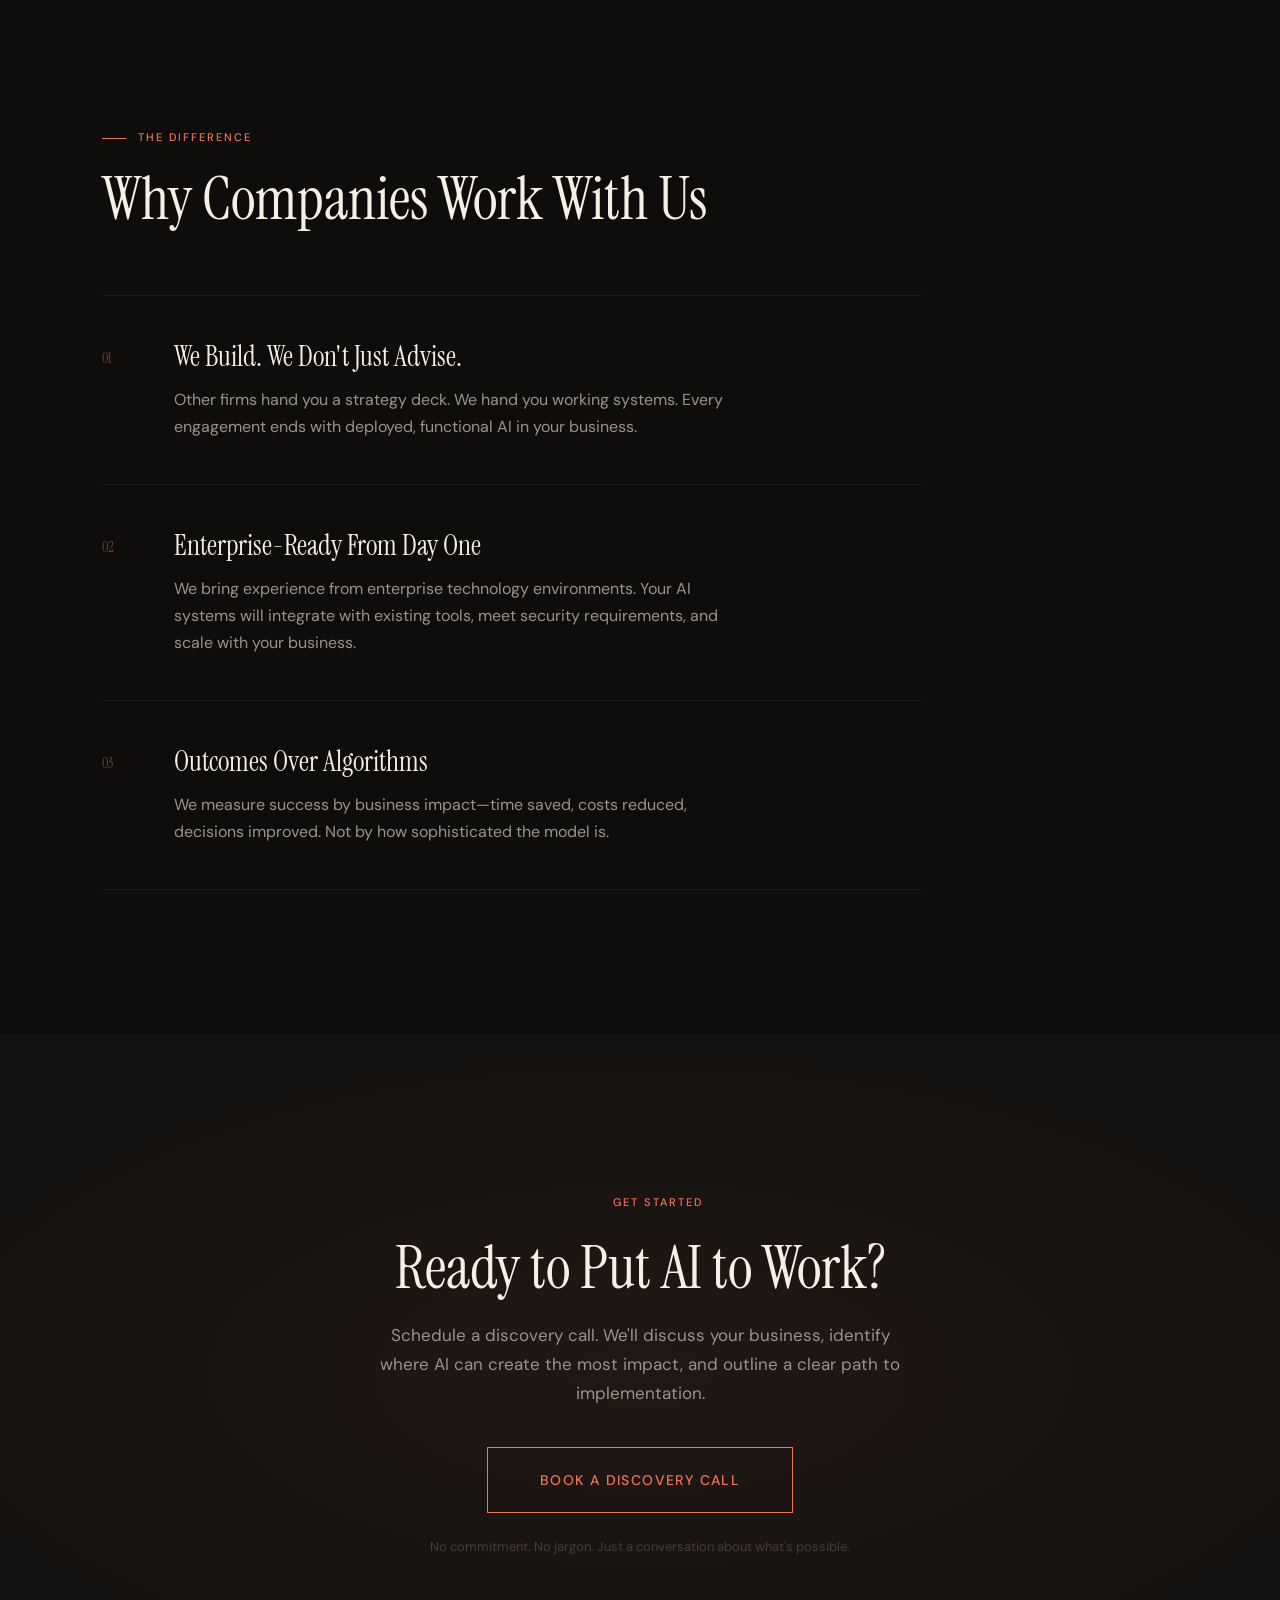
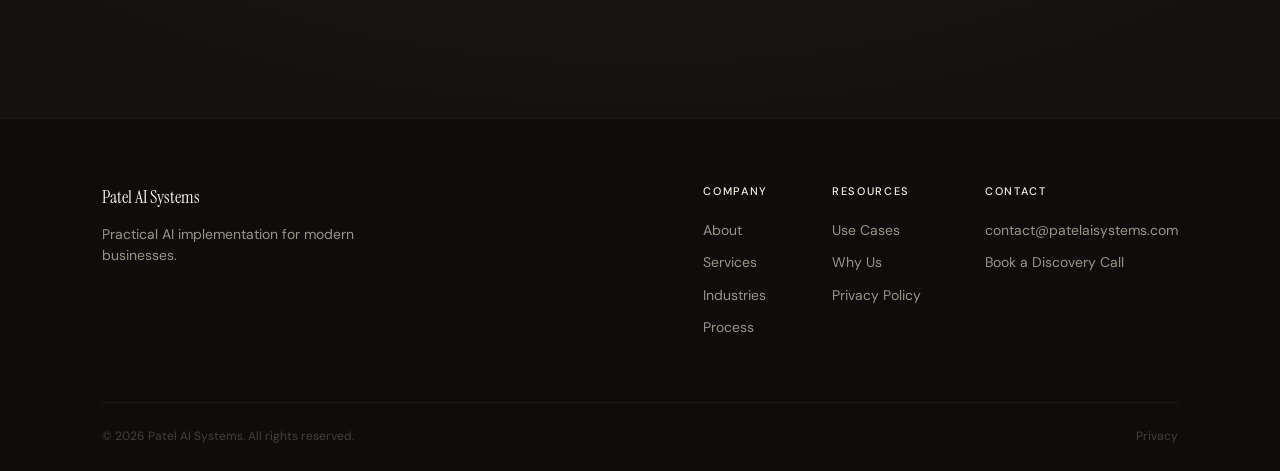
==== commit f59e71c9: "Update color palette to warm coral + gold Swap amber/gold palette for warm coral (#f0735a) primary a" ====
--- a/index.html
+++ b/index.html
@@ -5,7 +5,7 @@
   <meta name="viewport" content="width=device-width, initial-scale=1.0">
   <title>Patel AI Systems — AI Implementation Partner</title>
   <meta name="description" content="Patel AI Systems helps companies deploy practical AI solutions that improve operations, reduce costs, and unlock new capabilities.">
-  <meta name="theme-color" content="#08090d">
+  <meta name="theme-color" content="#0f0d0b">
   <link rel="preconnect" href="https://fonts.googleapis.com">
   <link rel="preconnect" href="https://fonts.gstatic.com" crossorigin>
   <link href="https://fonts.googleapis.com/css2?family=Instrument+Serif:ital@0;1&family=DM+Sans:ital,opsz,wght@0,9..40,300;0,9..40,400;0,9..40,500;0,9..40,600;1,9..40,300;1,9..40,400&display=swap" rel="stylesheet">
--- a/style.css
+++ b/style.css
@@ -5,20 +5,21 @@
 
 /* --- Variables --- */
 :root {
-  --bg-primary: #07080c;
-  --bg-secondary: #0b0c11;
-  --bg-card: rgba(14, 15, 21, 0.7);
-  --bg-card-solid: #0e0f15;
-  --accent: #c4923a;
-  --accent-hover: #d8a84f;
-  --accent-dim: rgba(196, 146, 58, 0.10);
-  --accent-glow: rgba(196, 146, 58, 0.06);
-  --text-primary: #e8e4de;
-  --text-secondary: #7e7f87;
-  --text-dim: #3a3b42;
-  --border: rgba(255, 255, 255, 0.05);
-  --border-hover: rgba(255, 255, 255, 0.09);
-  --border-accent: rgba(196, 146, 58, 0.18);
+  --bg-primary: #0f0d0b;
+  --bg-secondary: #141210;
+  --bg-card: rgba(22, 20, 17, 0.75);
+  --bg-card-solid: #171513;
+  --accent: #f0735a;
+  --accent-hover: #f58d7a;
+  --accent-dim: rgba(240, 115, 90, 0.10);
+  --accent-glow: rgba(240, 115, 90, 0.06);
+  --accent-warm: #fbbf24;
+  --text-primary: #f5efe6;
+  --text-secondary: #9a938a;
+  --text-dim: #453f39;
+  --border: rgba(255, 255, 255, 0.06);
+  --border-hover: rgba(255, 255, 255, 0.10);
+  --border-accent: rgba(240, 115, 90, 0.20);
   --font-display: 'Instrument Serif', serif;
   --font-body: 'DM Sans', sans-serif;
   --ease-out: cubic-bezier(0.22, 1, 0.36, 1);
@@ -210,7 +211,7 @@
 }
 
 .nav-scrolled {
-  background: rgba(7, 8, 12, 0.82);
+  background: rgba(15, 13, 11, 0.85);
   backdrop-filter: blur(24px) saturate(180%);
   -webkit-backdrop-filter: blur(24px) saturate(180%);
   padding: 0.875rem 0;
@@ -343,9 +344,9 @@
   position: relative;
   overflow: hidden;
   background:
-    radial-gradient(ellipse 80% 50% at 50% -10%, rgba(196, 146, 58, 0.10) 0%, transparent 100%),
-    radial-gradient(ellipse 50% 40% at 80% 60%, rgba(30, 50, 120, 0.06) 0%, transparent 100%),
-    radial-gradient(ellipse 40% 50% at 15% 75%, rgba(196, 146, 58, 0.03) 0%, transparent 100%),
+    radial-gradient(ellipse 80% 50% at 50% -10%, rgba(240, 115, 90, 0.10) 0%, transparent 100%),
+    radial-gradient(ellipse 50% 40% at 80% 60%, rgba(251, 191, 36, 0.06) 0%, transparent 100%),
+    radial-gradient(ellipse 40% 50% at 15% 75%, rgba(240, 115, 90, 0.03) 0%, transparent 100%),
     var(--bg-primary);
 }
 
@@ -353,7 +354,7 @@
 .hero-grid-bg {
   position: absolute;
   inset: 0;
-  background-image: radial-gradient(circle, rgba(196, 146, 58, 0.06) 1px, transparent 1px);
+  background-image: radial-gradient(circle, rgba(240, 115, 90, 0.06) 1px, transparent 1px);
   background-size: 40px 40px;
   mask-image: radial-gradient(ellipse 60% 50% at 50% 50%, black 20%, transparent 70%);
   -webkit-mask-image: radial-gradient(ellipse 60% 50% at 50% 50%, black 20%, transparent 70%);
@@ -369,7 +370,7 @@
   position: absolute;
   width: 550px;
   height: 550px;
-  border: 1px solid rgba(196, 146, 58, 0.06);
+  border: 1px solid rgba(240, 115, 90, 0.06);
   border-radius: 50%;
   top: 5%;
   right: -10%;
@@ -380,7 +381,7 @@
   position: absolute;
   width: 300px;
   height: 300px;
-  border: 1px solid rgba(196, 146, 58, 0.05);
+  border: 1px solid rgba(240, 115, 90, 0.05);
   top: 12%;
   left: -3%;
   transform: rotate(45deg);
@@ -391,7 +392,7 @@
   position: absolute;
   width: 350px;
   height: 1px;
-  background: linear-gradient(90deg, transparent, rgba(196, 146, 58, 0.2), transparent);
+  background: linear-gradient(90deg, transparent, rgba(240, 115, 90, 0.2), transparent);
   top: 32%;
   right: 3%;
   transform: rotate(-12deg);
@@ -401,7 +402,7 @@
   position: absolute;
   width: 200px;
   height: 200px;
-  border: 1px solid rgba(196, 146, 58, 0.04);
+  border: 1px solid rgba(240, 115, 90, 0.04);
   border-radius: 50%;
   bottom: 18%;
   left: 6%;
@@ -412,7 +413,7 @@
   position: absolute;
   width: 120px;
   height: 120px;
-  background: radial-gradient(circle, rgba(196, 146, 58, 0.05) 0%, transparent 70%);
+  background: radial-gradient(circle, rgba(240, 115, 90, 0.05) 0%, transparent 70%);
   border-radius: 50%;
   top: 25%;
   left: 18%;
@@ -447,7 +448,7 @@
   border: 1px solid var(--border-accent);
   padding: 0.5rem 1.5rem;
   margin-bottom: 2.5rem;
-  background: rgba(196, 146, 58, 0.03);
+  background: rgba(240, 115, 90, 0.03);
   animation: fadeInUp 0.6s var(--ease-out) 0.2s both;
 }
 
@@ -1093,7 +1094,7 @@
   position: absolute;
   inset: 0;
   background:
-    radial-gradient(ellipse 60% 50% at 50% 50%, rgba(196, 146, 58, 0.06) 0%, transparent 100%);
+    radial-gradient(ellipse 60% 50% at 50% 50%, rgba(240, 115, 90, 0.06) 0%, transparent 100%);
   pointer-events: none;
 }
 
@@ -1352,7 +1353,7 @@
     right: 0;
     width: 300px;
     height: 100vh;
-    background: rgba(11, 12, 17, 0.98);
+    background: rgba(20, 18, 16, 0.98);
     backdrop-filter: blur(24px);
     flex-direction: column;
     justify-content: center;
